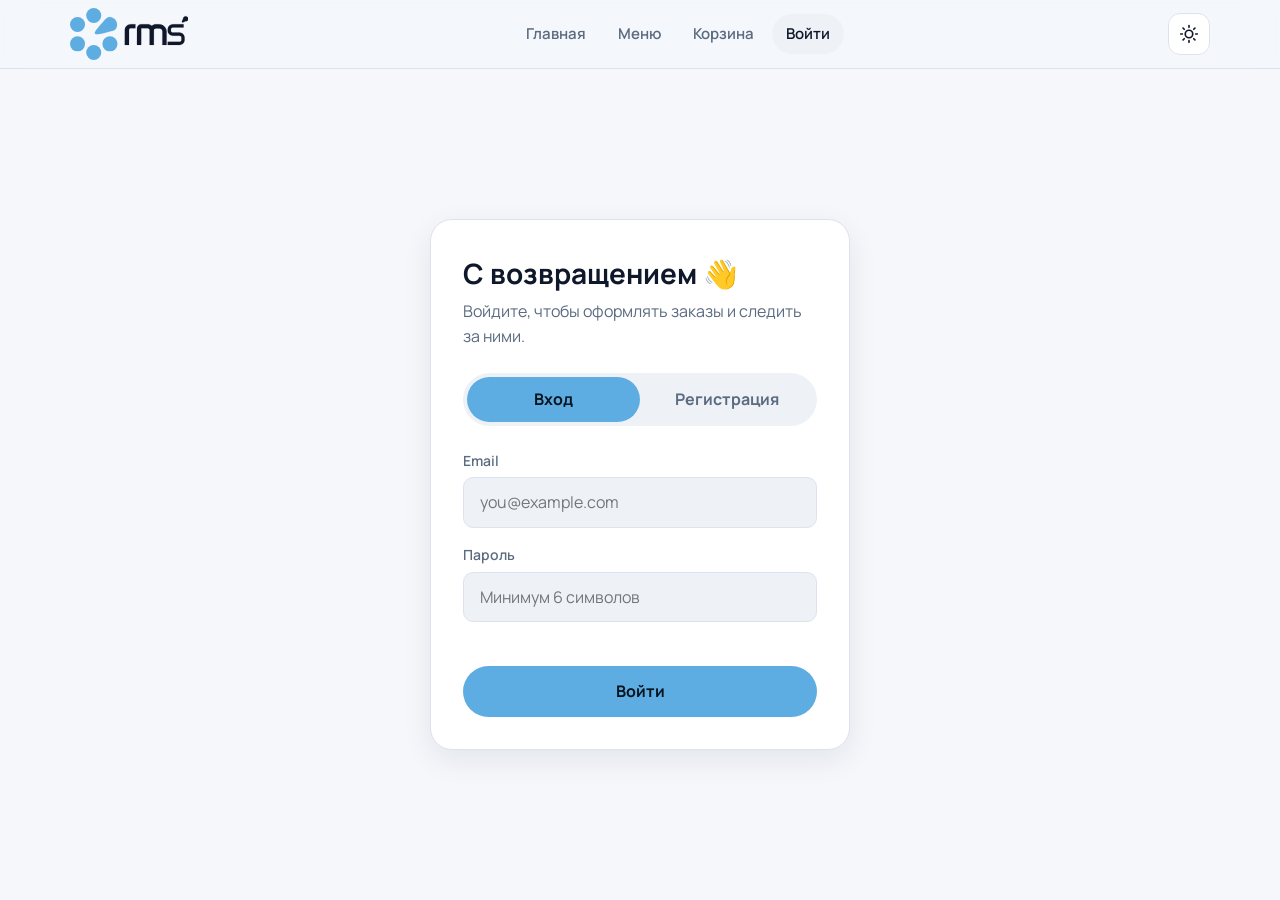
==== frontend/admin.html @ 0b046362 "Make Gin mode configurable via .env and add space after logo icon GIN_MODE from .env is now applied " ====
<!DOCTYPE html>
<html lang="ru">
<head>
  <meta charset="UTF-8">
  <meta name="viewport" content="width=device-width, initial-scale=1.0">
  <title>Панель управления — RMS</title>
  <link rel="icon" href="img/favicon.svg" type="image/svg+xml">
  <link rel="preconnect" href="https://fonts.googleapis.com">
  <link href="https://fonts.googleapis.com/css2?family=Manrope:wght@400;600;700;800&display=swap" rel="stylesheet">
  <script>try{var t=localStorage.getItem("rm_theme");if(t==="light"||t==="dark")document.documentElement.dataset.theme=t}catch(e){}</script>
  <link rel="stylesheet" href="css/style.css?v=20260923-logo7">
</head>
<body>
  <header id="site-header"></header>

  <main class="container">
    <div class="admin-layout" id="admin">
      <nav class="admin-side" id="admin-nav"></nav>
      <section class="admin-main" id="section"></section>
    </div>
  </main>

  <footer id="site-footer"></footer>

  <script src="js/app.js?v=20260923-logo7"></script>
  <script src="js/charts.js?v=20260923-logo7"></script>
  <script src="js/admin.js?v=20260923-logo7"></script>
</body>
</html>
---- frontend/css/style.css ----
/* =========================================================
   Restaurant Management — общий стиль
   Тёмная тема + голубые акценты (цвет логотипа)
   ========================================================= */

:root {
  /* Палитра под логотип RMS: холодный тёмный фон + голубой акцент */
  --bg: #0b0f14;
  --bg-rgb: 11, 15, 20;
  --surface: #121821;
  --surface-2: #19212c;
  --surface-3: #232d3a;
  --border: #26303d;
  --text: #f1f5f9;
  --muted: #94a3b8;

  --accent: #5dade2;          /* цвет значка из логотипа */
  --accent-rgb: 93, 173, 226; /* тот же цвет для rgba() */
  --accent-hover: #7cc0ec;
  --accent-deep: #2f7fc1;     /* второй цвет для градиентов */
  --accent-soft: rgba(var(--accent-rgb), 0.12);
  --on-accent: #06141f;       /* текст на акцентном фоне */
  --accent-text: #5dade2;     /* акцент, когда он — цвет текста */
  --plate-hi: #223042;
  --plate-lo: #0f151d;
  --plate-inset: rgba(0, 0, 0, 0.6);
  --code-bg: rgba(0, 0, 0, 0.3);
  --glow: rgba(93, 173, 226, 0.18);
  color-scheme: dark;

  /* Графики: тот же голубой, но темнее — проходит проверку контраста на тёмном фоне */
  --chart-1: #3f95d2;
  --chart-grid: #1f2833;
  --chart-axis: #34404f;

  --danger: #f05252;
  --success: #34d399;
  --warning: #fbbf24;
  --info: #a78bfa;

  --radius: 16px;
  --radius-sm: 10px;
  --shadow: 0 10px 30px rgba(0, 0, 0, 0.4);
  --container: 1180px;
  --ease: cubic-bezier(0.2, 0.7, 0.2, 1);
}

/* Светлая тема: включается переключателем (data-theme="light")
   или по настройке системы, если пользователь ничего не выбирал. */
:root[data-theme="light"] {
  color-scheme: light;
  --bg: #f5f7fb;
  --bg-rgb: 245, 247, 251;
  --surface: #ffffff;
  --surface-2: #eef2f7;
  --surface-3: #e2e8f0;
  --border: #dde3ec;
  --text: #0f172a;
  --muted: #5b6b80;
  --accent-text: #1f6fae;     /* тёмнее: голубой #5dade2 на белом нечитаем как текст */
  --accent-soft: rgba(var(--accent-rgb), 0.16);
  --danger: #dc2626;
  --success: #047857;
  --warning: #b45309;
  --info: #7c3aed;
  --shadow: 0 10px 30px rgba(15, 23, 42, 0.08);
  --chart-grid: #e6ebf2;
  --chart-axis: #cbd5e1;
  --plate-hi: #ffffff;
  --plate-lo: #dfe8f3;
  --plate-inset: rgba(15, 23, 42, 0.06);
  --code-bg: rgba(15, 23, 42, 0.06);
  --glow: rgba(47, 134, 199, 0.14);
}
@media (prefers-color-scheme: light) {
  :root:not([data-theme="dark"]) {
  color-scheme: light;
  --bg: #f5f7fb;
  --bg-rgb: 245, 247, 251;
  --surface: #ffffff;
  --surface-2: #eef2f7;
  --surface-3: #e2e8f0;
  --border: #dde3ec;
  --text: #0f172a;
  --muted: #5b6b80;
  --accent-text: #1f6fae;     /* тёмнее: голубой #5dade2 на белом нечитаем как текст */
  --accent-soft: rgba(var(--accent-rgb), 0.16);
  --danger: #dc2626;
  --success: #047857;
  --warning: #b45309;
  --info: #7c3aed;
  --shadow: 0 10px 30px rgba(15, 23, 42, 0.08);
  --chart-grid: #e6ebf2;
  --chart-axis: #cbd5e1;
  --plate-hi: #ffffff;
  --plate-lo: #dfe8f3;
  --plate-inset: rgba(15, 23, 42, 0.06);
  --code-bg: rgba(15, 23, 42, 0.06);
  --glow: rgba(47, 134, 199, 0.14);
  }
}


* { box-sizing: border-box; margin: 0; padding: 0; }

html { scroll-behavior: smooth; }

body {
  font-family: "Manrope", system-ui, -apple-system, "Segoe UI", sans-serif;
  background: var(--bg);
  color: var(--text);
  line-height: 1.55;
  min-height: 100vh;
  display: flex;
  flex-direction: column;
  -webkit-font-smoothing: antialiased;
}

main { flex: 1; }

a { color: inherit; text-decoration: none; }
img { max-width: 100%; display: block; }
button, input, select, textarea { font: inherit; color: inherit; }

.container {
  width: 100%;
  max-width: var(--container);
  margin: 0 auto;
  padding: 0 20px;
}

.muted { color: var(--muted); }
.accent { color: var(--accent-text); }
.hidden { display: none !important; }

/* ---------- Кнопки ---------- */

.btn {
  display: inline-flex;
  align-items: center;
  justify-content: center;
  gap: 8px;
  padding: 12px 22px;
  border-radius: 999px;
  border: 1px solid transparent;
  background: var(--accent);
  color: var(--on-accent);
  font-weight: 700;
  cursor: pointer;
  transition: background 0.2s, transform 0.15s var(--ease), box-shadow 0.2s;
  white-space: nowrap;
}
.btn:hover { background: var(--accent-hover); box-shadow: 0 6px 20px rgba(var(--accent-rgb), 0.3); }
.btn:active { transform: scale(0.97); }
.btn:disabled { opacity: 0.45; cursor: not-allowed; box-shadow: none; }

.btn-ghost {
  background: transparent;
  color: var(--text);
  border-color: var(--border);
}
.btn-ghost:hover { background: var(--surface-2); box-shadow: none; border-color: var(--surface-3); }

.btn-danger { background: transparent; color: var(--danger); border-color: rgba(240, 82, 82, 0.4); }
.btn-danger:hover { background: rgba(240, 82, 82, 0.12); box-shadow: none; }

.btn-sm { padding: 8px 14px; font-size: 14px; }
.btn-block { width: 100%; }

/* ---------- Шапка ---------- */

.site-header {
  position: sticky;
  top: 0;
  z-index: 50;
  background: rgba(var(--bg-rgb), 0.82);
  backdrop-filter: blur(14px);
  border-bottom: 1px solid var(--border);
}

.header-inner {
  display: flex;
  align-items: center;
  justify-content: space-between;
  height: 68px;
  gap: 16px;
}

.logo {
  display: inline-flex;
  align-items: center;
  color: var(--text);
  transition: opacity 0.2s;
}
.logo:hover { opacity: 0.85; }
.logo svg { height: 52px; width: auto; display: block; }
.logo-lg { margin-bottom: 12px; }
.logo-lg svg { height: 60px; }
.logo-icon { fill: var(--accent); stroke: var(--accent); stroke-width: 0; }
.logo-icon path { stroke-width: 2; }
/* Точки логотипа крутятся как индикатор загрузки: рывками по 60°,
   и капля «перескакивает» на место следующей точки. fill-box + center —
   вращение вокруг центра кольца, а не угла SVG. */
.logo-spin {
  transform-box: fill-box;
  transform-origin: center;
  animation: logo-spin 1.8s steps(6) infinite;
}
.logo:hover .logo-spin { animation-duration: 0.9s; }
@keyframes logo-spin { to { rotate: 360deg; } }

.nav { display: flex; align-items: center; gap: 4px; }

.nav a {
  padding: 8px 14px;
  border-radius: 999px;
  color: var(--muted);
  font-weight: 600;
  font-size: 15px;
  transition: color 0.2s, background 0.2s;
  position: relative;
}
.nav a:hover { color: var(--text); background: var(--surface-2); }
.nav a.active { color: var(--text); background: var(--surface-2); }

.cart-badge {
  display: inline-grid;
  place-items: center;
  min-width: 20px;
  height: 20px;
  padding: 0 6px;
  margin-left: 4px;
  border-radius: 999px;
  background: var(--accent);
  color: var(--on-accent);
  font-size: 12px;
  font-weight: 800;
}
.cart-badge.bump { animation: bump 0.4s var(--ease); }

.burger {
  display: none;
  width: 42px;
  height: 42px;
  border-radius: 12px;
  border: 1px solid var(--border);
  background: var(--surface);
  cursor: pointer;
  font-size: 20px;
}

/* ---------- Hero ---------- */

.hero {
  position: relative;
  overflow: hidden;
  padding: 90px 0 80px;
}
.hero::before {
  content: "";
  position: absolute;
  inset: -40% -10% auto auto;
  width: 700px;
  height: 700px;
  background: radial-gradient(circle, rgba(var(--accent-rgb), 0.2), transparent 65%);
  pointer-events: none;
}
.hero-inner {
  position: relative;
  display: grid;
  grid-template-columns: 1.1fr 0.9fr;
  gap: 40px;
  align-items: center;
}
.eyebrow {
  display: inline-flex;
  align-items: center;
  gap: 8px;
  padding: 6px 14px;
  border-radius: 999px;
  background: var(--accent-soft);
  color: var(--accent-text);
  font-weight: 700;
  font-size: 14px;
  margin-bottom: 20px;
}
.hero h1 {
  font-size: clamp(36px, 6vw, 64px);
  line-height: 1.05;
  letter-spacing: -0.03em;
  font-weight: 800;
  margin-bottom: 20px;
}
.hero p.lead {
  font-size: 18px;
  color: var(--muted);
  max-width: 520px;
  margin-bottom: 32px;
}
.hero-actions { display: flex; gap: 12px; flex-wrap: wrap; }

.hero-plate {
  position: relative;
  aspect-ratio: 1;
  max-width: 440px;
  margin-left: auto;
  border-radius: 50%;
  background: radial-gradient(circle at 35% 30%, var(--plate-hi), var(--plate-lo) 70%);
  border: 1px solid var(--border);
  display: grid;
  place-items: center;
  font-size: clamp(120px, 18vw, 200px);
  box-shadow: var(--shadow), inset 0 0 60px var(--plate-inset);
  animation: float 6s ease-in-out infinite;
}
.hero-plate .orbit {
  position: absolute;
  font-size: 44px;
  width: 76px;
  height: 76px;
  display: grid;
  place-items: center;
  border-radius: 50%;
  background: var(--surface-2);
  border: 1px solid var(--border);
  box-shadow: var(--shadow);
}
.hero-plate .o1 { top: 4%; left: 2%; }
.hero-plate .o2 { bottom: 8%; left: -4%; }
.hero-plate .o3 { top: 14%; right: -4%; }

.hero-stats { display: flex; gap: 32px; margin-top: 40px; flex-wrap: wrap; }
.hero-stats strong { display: block; font-size: 26px; font-weight: 800; }
.hero-stats span { color: var(--muted); font-size: 14px; }

/* ---------- Секции ---------- */

.section { padding: 60px 0; }
.section-head {
  display: flex;
  align-items: end;
  justify-content: space-between;
  gap: 16px;
  margin-bottom: 28px;
  flex-wrap: wrap;
}
.section-head h2 { font-size: clamp(26px, 3.5vw, 36px); letter-spacing: -0.02em; font-weight: 800; }
.section-head p { color: var(--muted); }

.page-title { padding: 48px 0 8px; }
.page-title h1 { font-size: clamp(30px, 4.5vw, 44px); letter-spacing: -0.02em; font-weight: 800; }
.page-title p { color: var(--muted); margin-top: 6px; }

/* ---------- Категории ---------- */

.category-grid {
  display: grid;
  grid-template-columns: repeat(auto-fill, minmax(170px, 1fr));
  gap: 16px;
}
.category-tile {
  padding: 24px 20px;
  border-radius: var(--radius);
  background: var(--surface);
  border: 1px solid var(--border);
  display: flex;
  flex-direction: column;
  gap: 12px;
  transition: transform 0.25s var(--ease), border-color 0.25s, background 0.25s;
}
.category-tile:hover { transform: translateY(-4px); border-color: var(--accent); background: var(--surface-2); }
.category-tile .emoji { font-size: 40px; }
.category-tile strong { font-size: 17px; }
.category-tile span { color: var(--muted); font-size: 14px; }

.chips { display: flex; gap: 8px; flex-wrap: wrap; }
.chip {
  padding: 9px 18px;
  border-radius: 999px;
  border: 1px solid var(--border);
  background: var(--surface);
  color: var(--muted);
  font-weight: 600;
  cursor: pointer;
  transition: all 0.2s;
}
.chip:hover { color: var(--text); border-color: var(--surface-3); }
.chip.active { background: var(--accent); border-color: var(--accent); color: var(--on-accent); }

/* ---------- Карточки блюд ---------- */

.dish-grid {
  display: grid;
  grid-template-columns: repeat(auto-fill, minmax(250px, 1fr));
  gap: 20px;
}

.dish-card {
  display: flex;
  flex-direction: column;
  border-radius: var(--radius);
  background: var(--surface);
  border: 1px solid var(--border);
  overflow: hidden;
  transition: transform 0.25s var(--ease), box-shadow 0.25s, border-color 0.25s;
  animation: rise 0.5s var(--ease) both;
}
.dish-card:hover {
  transform: translateY(-6px);
  box-shadow: var(--shadow);
  border-color: var(--surface-3);
}

.dish-media {
  position: relative;
  aspect-ratio: 4 / 3;
  display: grid;
  place-items: center;
  font-size: 84px;
  background:
    radial-gradient(circle at 50% 60%, rgba(var(--accent-rgb), 0.16), transparent 60%),
    var(--surface-2);
  overflow: hidden;
}
.dish-media .emoji { transition: transform 0.4s var(--ease); }
.dish-card:hover .dish-media .emoji { transform: scale(1.12) rotate(-6deg); }
.dish-media img { width: 100%; height: 100%; object-fit: cover; }

.tag {
  position: absolute;
  top: 12px;
  left: 12px;
  padding: 4px 10px;
  border-radius: 999px;
  font-size: 12px;
  font-weight: 700;
  background: rgba(var(--bg-rgb), 0.8);
  border: 1px solid var(--border);
}
.tag.off { color: var(--danger); }

.dish-body {
  padding: 18px 18px 20px;
  display: flex;
  flex-direction: column;
  gap: 8px;
  flex: 1;
}
.dish-body .cat { font-size: 13px; color: var(--accent-text); font-weight: 700; }
.dish-body h3 { font-size: 18px; font-weight: 700; }
.dish-body h3 a:hover { color: var(--accent-text); }
.dish-body p {
  color: var(--muted);
  font-size: 14px;
  display: -webkit-box;
  -webkit-line-clamp: 2;
  -webkit-box-orient: vertical;
  overflow: hidden;
}
.dish-foot {
  display: flex;
  align-items: center;
  justify-content: space-between;
  margin-top: auto;
  padding-top: 10px;
  gap: 10px;
}
.price { font-size: 20px; font-weight: 800; }

/* ---------- Меню ---------- */

.toolbar {
  display: flex;
  gap: 16px;
  align-items: center;
  justify-content: space-between;
  flex-wrap: wrap;
  margin: 24px 0 28px;
}
.search {
  position: relative;
  flex: 0 1 300px;
}
.search input { padding-left: 40px; }
.search::before {
  content: "🔍";
  position: absolute;
  left: 14px;
  top: 50%;
  transform: translateY(-50%);
  font-size: 14px;
  opacity: 0.6;
}

/* ---------- Формы ---------- */

.field { display: flex; flex-direction: column; gap: 6px; margin-bottom: 16px; }
.field label { font-size: 14px; font-weight: 600; color: var(--muted); }

.input {
  width: 100%;
  padding: 12px 16px;
  border-radius: var(--radius-sm);
  border: 1px solid var(--border);
  background: var(--surface-2);
  outline: none;
  transition: border-color 0.2s, box-shadow 0.2s;
}
.input:focus { border-color: var(--accent); box-shadow: 0 0 0 3px var(--accent-soft); }

.form-error {
  color: var(--danger);
  font-size: 14px;
  min-height: 20px;
  margin-bottom: 8px;
}

/* ---------- Авторизация ---------- */

.auth-wrap {
  display: grid;
  place-items: center;
  padding: 60px 20px;
}
.auth-card {
  width: 100%;
  max-width: 420px;
  padding: 32px;
  border-radius: 22px;
  background: var(--surface);
  border: 1px solid var(--border);
  box-shadow: var(--shadow);
  animation: rise 0.5s var(--ease) both;
}
.auth-card h1 { font-size: 28px; margin-bottom: 4px; }
.auth-card > p { color: var(--muted); margin-bottom: 24px; }

.tabs {
  display: grid;
  grid-template-columns: 1fr 1fr;
  padding: 4px;
  border-radius: 999px;
  background: var(--surface-2);
  margin-bottom: 24px;
}
.tabs button {
  padding: 10px;
  border: 0;
  border-radius: 999px;
  background: transparent;
  color: var(--muted);
  font-weight: 700;
  cursor: pointer;
  transition: all 0.2s;
}
.tabs button.active { background: var(--accent); color: var(--on-accent); }

/* ---------- Страница блюда ---------- */

.dish-page {
  display: grid;
  grid-template-columns: 1fr 1fr;
  gap: 48px;
  padding: 40px 0 60px;
  align-items: center;
}
.dish-page .dish-media {
  border-radius: 28px;
  font-size: clamp(120px, 20vw, 220px);
  aspect-ratio: 1;
  border: 1px solid var(--border);
}
.dish-info .cat { color: var(--accent-text); font-weight: 700; margin-bottom: 8px; }
.dish-info h1 { font-size: clamp(32px, 5vw, 52px); letter-spacing: -0.02em; line-height: 1.1; margin-bottom: 16px; }
.dish-info .desc { color: var(--muted); font-size: 17px; margin-bottom: 28px; }
.dish-info .price { font-size: 34px; display: block; margin-bottom: 24px; }
.buy-row { display: flex; gap: 14px; align-items: center; flex-wrap: wrap; }
.back-link { display: inline-block; margin-top: 28px; color: var(--muted); }
.back-link:hover { color: var(--accent-text); }

.qty {
  display: inline-flex;
  align-items: center;
  border: 1px solid var(--border);
  border-radius: 999px;
  background: var(--surface-2);
}
.qty button {
  width: 38px;
  height: 38px;
  border: 0;
  background: transparent;
  cursor: pointer;
  font-size: 18px;
  font-weight: 700;
  border-radius: 50%;
  transition: background 0.2s, color 0.2s;
}
.qty button:hover { background: var(--surface-3); color: var(--accent-text); }
.qty span { min-width: 30px; text-align: center; font-weight: 700; }

/* ---------- Корзина ---------- */

.cart-layout {
  display: grid;
  grid-template-columns: 1fr 340px;
  gap: 28px;
  align-items: start;
  padding: 24px 0 60px;
}
.cart-list { display: flex; flex-direction: column; gap: 12px; }
.cart-row {
  display: grid;
  grid-template-columns: 64px 1fr auto auto auto;
  align-items: center;
  gap: 18px;
  padding: 14px 18px;
  border-radius: var(--radius);
  background: var(--surface);
  border: 1px solid var(--border);
  animation: rise 0.35s var(--ease) both;
}
.cart-row .thumb {
  width: 64px;
  height: 64px;
  border-radius: 14px;
  background: var(--surface-2);
  display: grid;
  place-items: center;
  font-size: 34px;
}
.cart-row .name { font-weight: 700; }
.cart-row .unit { color: var(--muted); font-size: 14px; }
.cart-row .sum { font-weight: 800; min-width: 90px; text-align: right; }
.icon-btn {
  width: 36px;
  height: 36px;
  border-radius: 50%;
  border: 1px solid var(--border);
  background: transparent;
  cursor: pointer;
  color: var(--muted);
  transition: all 0.2s;
}
.icon-btn:hover { color: var(--danger); border-color: var(--danger); }

.summary {
  position: sticky;
  top: 90px;
  padding: 24px;
  border-radius: var(--radius);
  background: var(--surface);
  border: 1px solid var(--border);
}
.summary h3 { margin-bottom: 16px; }
.summary-line { display: flex; justify-content: space-between; color: var(--muted); margin-bottom: 10px; }
.summary-total {
  display: flex;
  justify-content: space-between;
  font-size: 22px;
  font-weight: 800;
  border-top: 1px solid var(--border);
  padding-top: 16px;
  margin: 16px 0 20px;
}

/* ---------- Пустые состояния / заметки ---------- */

.empty {
  text-align: center;
  padding: 60px 20px;
  border-radius: var(--radius);
  border: 1px dashed var(--border);
  color: var(--muted);
}
.empty .big { font-size: 56px; margin-bottom: 12px; }
.empty h3 { color: var(--text); margin-bottom: 6px; }
.empty .btn { margin-top: 20px; }

.note {
  display: flex;
  gap: 12px;
  align-items: flex-start;
  padding: 14px 18px;
  border-radius: var(--radius-sm);
  background: var(--accent-soft);
  border: 1px solid rgba(var(--accent-rgb), 0.3);
  color: var(--text);
  font-size: 14px;
  margin-bottom: 24px;
}
.note code {
  background: var(--code-bg);
  padding: 1px 6px;
  border-radius: 6px;
  font-size: 13px;
}

/* ---------- Профиль / заказы ---------- */

.profile-head {
  display: flex;
  align-items: center;
  gap: 20px;
  padding: 28px;
  border-radius: var(--radius);
  background: var(--surface);
  border: 1px solid var(--border);
  margin: 24px 0 32px;
  flex-wrap: wrap;
}
.avatar {
  width: 72px;
  height: 72px;
  border-radius: 50%;
  display: grid;
  place-items: center;
  font-size: 28px;
  font-weight: 800;
  background: linear-gradient(135deg, var(--accent), var(--accent-deep));
  color: var(--on-accent);
}
.profile-head .who { flex: 1; min-width: 180px; }
.profile-head h2 { font-size: 24px; }

.role-badge {
  display: inline-block;
  padding: 3px 10px;
  border-radius: 999px;
  font-size: 12px;
  font-weight: 700;
  text-transform: uppercase;
  letter-spacing: 0.04em;
  background: var(--surface-3);
  color: var(--muted);
  margin-top: 6px;
}
.role-badge.admin { background: var(--accent-soft); color: var(--accent-text); }

.order-card {
  padding: 20px 22px;
  border-radius: var(--radius);
  background: var(--surface);
  border: 1px solid var(--border);
  margin-bottom: 14px;
}
.order-top { display: flex; justify-content: space-between; gap: 12px; flex-wrap: wrap; margin-bottom: 10px; }
.order-top strong { font-size: 18px; }
.order-items { color: var(--muted); font-size: 14px; margin-bottom: 16px; }

.status {
  display: inline-flex;
  align-items: center;
  gap: 6px;
  padding: 4px 12px;
  border-radius: 999px;
  font-size: 13px;
  font-weight: 700;
  background: var(--surface-3);
}
.status::before { content: ""; width: 7px; height: 7px; border-radius: 50%; background: currentColor; }
.status.pending { color: var(--warning); }
.status.confirmed { color: var(--info); }
.status.preparing { color: var(--accent-text); }
.status.ready { color: var(--success); }
.status.completed { color: var(--muted); }
.status.cancelled { color: var(--danger); }

.timeline { display: flex; gap: 6px; }
.timeline div {
  flex: 1;
  height: 6px;
  border-radius: 999px;
  background: var(--surface-3);
}
.timeline div.done { background: var(--accent); }
.timeline-labels {
  display: flex;
  justify-content: space-between;
  font-size: 12px;
  color: var(--muted);
  margin-top: 6px;
}

/* ---------- Админка ---------- */

.admin-layout {
  display: grid;
  grid-template-columns: 230px 1fr;
  gap: 28px;
  padding: 32px 0 60px;
  align-items: start;
}
.admin-side {
  position: sticky;
  top: 90px;
  padding: 12px;
  border-radius: var(--radius);
  background: var(--surface);
  border: 1px solid var(--border);
}
.admin-side .side-title {
  font-size: 12px;
  font-weight: 800;
  letter-spacing: 0.08em;
  color: var(--muted);
  padding: 8px 12px 12px;
}
.admin-side a {
  display: flex;
  align-items: center;
  gap: 10px;
  padding: 10px 12px;
  border-radius: 10px;
  color: var(--muted);
  font-weight: 600;
  transition: all 0.2s;
}
.admin-side a:hover { background: var(--surface-2); color: var(--text); }
.admin-side a.active { background: var(--accent-soft); color: var(--accent-text); }

/* min-width: 0 — иначе широкая таблица растягивает колонку grid шире экрана */
.admin-main { min-width: 0; }
.admin-main h2 { font-size: 26px; margin-bottom: 20px; }

.stats {
  display: grid;
  grid-template-columns: repeat(auto-fit, minmax(190px, 1fr));
  gap: 16px;
  margin-bottom: 28px;
}
.stat {
  padding: 20px;
  border-radius: var(--radius);
  background: var(--surface);
  border: 1px solid var(--border);
}
.stat span { color: var(--muted); font-size: 14px; }
.stat strong { display: block; font-size: clamp(22px, 2.4vw, 30px); font-weight: 800; margin-top: 4px; white-space: nowrap; }
.stat small { color: var(--muted); font-size: 12px; }

.panel {
  padding: 22px;
  border-radius: var(--radius);
  background: var(--surface);
  border: 1px solid var(--border);
  margin-bottom: 20px;
}
.panel h3 { margin-bottom: 14px; }

.inline-form { display: flex; gap: 10px; flex-wrap: wrap; }
.inline-form .input { flex: 1; min-width: 200px; }

.table-wrap { overflow-x: auto; }
table { width: 100%; border-collapse: collapse; }
th, td { padding: 12px 14px; text-align: left; border-bottom: 1px solid var(--border); }
th { font-size: 13px; color: var(--muted); font-weight: 700; text-transform: uppercase; letter-spacing: 0.04em; }
tr:last-child td { border-bottom: 0; }
td .input { padding: 8px 12px; }
td.actions { display: flex; gap: 8px; justify-content: flex-end; }

.flow {
  display: flex;
  align-items: center;
  gap: 8px;
  flex-wrap: wrap;
}
.flow .status { font-size: 14px; padding: 8px 14px; }
.flow .arrow { color: var(--muted); }

/* ---------- Аналитика и графики ---------- */

.filters { display: flex; gap: 8px; align-items: center; flex-wrap: wrap; margin-bottom: 20px; }
.filters .label { color: var(--muted); font-size: 14px; margin-right: 4px; }

.chart { position: relative; width: 100%; }
.chart svg { display: block; max-width: 100%; height: auto; overflow: visible; }
.chart .grid { stroke: var(--chart-grid); stroke-width: 1; }
.chart .axis { stroke: var(--chart-axis); stroke-width: 1; }
.chart .tick { fill: var(--muted); font-size: 11px; font-variant-numeric: tabular-nums; }
.chart .axis-title { fill: var(--muted); font-size: 12px; }
.chart .direct-label { fill: var(--text); font-size: 12px; font-weight: 700; }
.chart .bar { fill: var(--chart-1); transition: opacity 0.15s; }
.chart .bar.active { fill: var(--accent-hover); }
.chart .hit { fill: transparent; cursor: crosshair; outline: none; }
.chart .cell { outline: none; transition: stroke 0.15s; }
.chart .cell.active, .chart .cell:focus { stroke: var(--text); stroke-width: 1.5; }
.chart .threshold { stroke: var(--chart-axis); stroke-width: 1; }
.chart .quadrant-label { fill: var(--muted); font-size: 12px; font-weight: 700; }
.chart .dot { cursor: pointer; outline: none; }
.chart .dot .hit { fill: transparent; }
.chart .dot-mark { fill: var(--chart-1); stroke: var(--surface); stroke-width: 2; transition: r 0.15s; }
.chart .dot.active .dot-mark, .chart .dot:focus .dot-mark { r: 7; fill: var(--accent-hover); }
.chart .dot-label { fill: var(--text); font-size: 11.5px; pointer-events: none; }

.chart .fc-actual { fill: none; stroke: var(--chart-1); stroke-width: 2; stroke-linejoin: round; stroke-linecap: round; }
.chart .fc-line { fill: none; stroke: var(--chart-1); stroke-width: 2; stroke-dasharray: 5 4; stroke-linejoin: round; stroke-linecap: round; }
.chart .fc-band { fill: var(--chart-1); opacity: 0.12; }
.chart .crosshair { stroke: var(--muted); stroke-width: 1; }

.chart-legend { display: flex; gap: 18px; flex-wrap: wrap; margin-top: 10px; font-size: 13px; color: var(--muted); }
.chart-legend > span { display: inline-flex; align-items: center; gap: 8px; }
.chart-legend i { display: inline-block; width: 18px; height: 0; border-top: 2px solid var(--chart-1); }
.chart-legend i.key-forecast { border-top-style: dashed; }
.chart-legend i.key-band { height: 10px; border: 0; border-radius: 3px; background: var(--chart-1); opacity: 0.25; }

.chart-tip {
  position: absolute;
  z-index: 5;
  pointer-events: none;
  min-width: 140px;
  padding: 10px 12px;
  border-radius: 10px;
  background: var(--surface-3);
  border: 1px solid var(--border);
  box-shadow: var(--shadow);
  font-size: 13px;
}
.chart-tip-title { color: var(--muted); margin-bottom: 4px; }
.chart-tip-row { display: flex; gap: 8px; align-items: baseline; }
.chart-tip-row strong { font-size: 15px; }
.chart-tip-row span { color: var(--muted); }

.heat-legend { display: flex; align-items: center; gap: 10px; margin-top: 10px; font-size: 12px; color: var(--muted); }
.heat-legend-bar { width: 160px; height: 8px; border-radius: 999px; }

.stat .delta { display: inline-flex; align-items: center; gap: 4px; font-size: 13px; font-weight: 700; margin-top: 6px; }
.stat .delta.up { color: var(--success); }
.stat .delta.down { color: var(--danger); }
.stat .delta.flat { color: var(--muted); }

.grid-2 { display: grid; grid-template-columns: repeat(auto-fit, minmax(min(100%, 420px), 1fr)); gap: 20px; }
.grid-2 > * { min-width: 0; }

.recs { display: flex; flex-direction: column; gap: 10px; }
.rec {
  display: grid;
  grid-template-columns: 40px 1fr;
  gap: 14px;
  padding: 14px 16px;
  border-radius: var(--radius-sm);
  background: var(--surface-2);
  border: 1px solid var(--border);
  animation: rise 0.4s var(--ease) both;
}
.rec .rec-icon {
  width: 40px;
  height: 40px;
  border-radius: 12px;
  display: grid;
  place-items: center;
  font-size: 20px;
  background: var(--accent-soft);
}
.rec h4 { font-size: 15px; margin-bottom: 2px; }
.rec p { color: var(--muted); font-size: 14px; }
.rec .rec-type { font-size: 11px; font-weight: 800; letter-spacing: 0.06em; text-transform: uppercase; color: var(--accent-text); }

.class-badge {
  display: inline-flex;
  gap: 6px;
  align-items: center;
  padding: 3px 10px;
  border-radius: 999px;
  background: var(--surface-3);
  font-size: 13px;
  font-weight: 700;
  white-space: nowrap;
}
.advice { color: var(--muted); font-size: 13px; min-width: 260px; max-width: 420px; }

.meter { position: relative; height: 6px; border-radius: 999px; background: var(--surface-3); min-width: 80px; }
.meter > div { position: absolute; inset: 0 auto 0 0; border-radius: 999px; background: var(--chart-1); }

.num { text-align: right; font-variant-numeric: tabular-nums; white-space: nowrap; }

/* ---------- Очередь заказов для персонала ---------- */

.board { display: grid; grid-template-columns: repeat(auto-fill, minmax(260px, 1fr)); gap: 14px; }
.ticket {
  padding: 16px;
  border-radius: var(--radius);
  background: var(--surface);
  border: 1px solid var(--border);
  display: flex;
  flex-direction: column;
  gap: 10px;
  animation: rise 0.3s var(--ease) both;
}
.ticket-head { display: flex; justify-content: space-between; align-items: center; gap: 8px; }
.ticket-head strong { font-size: 18px; }
.ticket ul { list-style: none; font-size: 14px; }
.ticket li { display: flex; justify-content: space-between; padding: 3px 0; border-bottom: 1px dashed var(--border); }
.ticket li:last-child { border-bottom: 0; }
.ticket .meta { color: var(--muted); font-size: 13px; display: flex; justify-content: space-between; }
.ticket .actions { display: flex; gap: 8px; flex-wrap: wrap; }

/* ---------- Склад ---------- */

.stock-badge { display: inline-flex; align-items: center; gap: 6px; font-size: 13px; font-weight: 700; white-space: nowrap; }
.stock-badge.critical { color: var(--danger); }
.stock-badge.low { color: var(--warning); }
.stock-badge.ok { color: var(--success); }
.stock-badge.unused { color: var(--muted); }
.stock-input { width: 110px; padding: 6px 10px; text-align: right; }
.warn { color: var(--warning); font-size: 12px; }
.lp-formula {
  font-family: ui-monospace, "SF Mono", Menlo, monospace;
  font-size: 13px;
  line-height: 1.8;
  padding: 14px 16px;
  border-radius: var(--radius-sm);
  background: var(--surface-2);
  border: 1px solid var(--border);
  overflow-x: auto;
  white-space: pre;
}

/* ---------- ИИ-ассистент ---------- */

.chat {
  display: flex;
  flex-direction: column;
  height: min(70vh, 720px);
  border-radius: var(--radius);
  background: var(--surface);
  border: 1px solid var(--border);
  overflow: hidden;
}
.chat-log { flex: 1; overflow-y: auto; padding: 20px; display: flex; flex-direction: column; gap: 14px; }
.msg { max-width: 82%; padding: 12px 16px; border-radius: 16px; line-height: 1.6; animation: rise 0.25s var(--ease) both; }
.msg.user { align-self: flex-end; background: var(--accent); color: var(--on-accent); border-bottom-right-radius: 4px; white-space: pre-wrap; }
.msg.bot { align-self: flex-start; background: var(--surface-2); border: 1px solid var(--border); border-bottom-left-radius: 4px; }
.msg.bot p { margin: 0 0 8px; }
.msg.bot p:last-child, .msg.bot ul:last-child { margin-bottom: 0; }
.msg.bot ul { margin: 0 0 8px 18px; }
.msg.bot li { margin: 2px 0; }
.msg.error { border-color: rgba(240, 82, 82, 0.4); color: var(--danger); }
.msg-sources { display: flex; flex-wrap: wrap; gap: 6px; margin-top: 10px; padding-top: 10px; border-top: 1px solid var(--border); font-size: 12px; color: var(--muted); }
.msg-sources span { padding: 2px 8px; border-radius: 999px; background: var(--surface-3); }
.typing { display: inline-flex; gap: 4px; align-items: center; }
.typing i { width: 7px; height: 7px; border-radius: 50%; background: var(--muted); animation: blink 1.2s infinite; }
.typing i:nth-child(2) { animation-delay: 0.2s; }
.typing i:nth-child(3) { animation-delay: 0.4s; }
@keyframes blink { 0%, 80%, 100% { opacity: 0.25; } 40% { opacity: 1; } }
.chat-empty { margin: auto; text-align: center; max-width: 520px; color: var(--muted); }
.chat-empty .big { font-size: 44px; margin-bottom: 8px; }
.chat-empty h3 { color: var(--text); margin-bottom: 6px; }
.suggestions { display: flex; flex-wrap: wrap; gap: 8px; justify-content: center; margin-top: 18px; }
.suggestions .chip { font-size: 14px; text-align: left; }
.chat-form { display: flex; gap: 10px; padding: 14px; border-top: 1px solid var(--border); background: var(--surface); }
.chat-form textarea { flex: 1; resize: none; min-height: 46px; max-height: 160px; }

/* ---------- Telegram в личном кабинете ---------- */

.tg-card {
  display: flex;
  align-items: center;
  gap: 16px;
  padding: 18px 22px;
  margin: -12px 0 32px;
  border-radius: var(--radius);
  background: linear-gradient(135deg, rgba(var(--accent-rgb), 0.12), transparent 60%), var(--surface);
  border: 1px solid var(--border);
  flex-wrap: wrap;
}
.tg-card.linked { background: var(--surface); }
.tg-icon {
  width: 46px;
  height: 46px;
  border-radius: 14px;
  display: grid;
  place-items: center;
  font-size: 22px;
  background: var(--accent-soft);
  flex-shrink: 0;
}
.tg-text { flex: 1; min-width: 200px; display: flex; flex-direction: column; gap: 2px; }
.tg-text span { color: var(--muted); font-size: 14px; }

/* ---------- Техкарты ---------- */

.recipe-badge { font-size: 13px; font-weight: 700; white-space: nowrap; }
.recipe-badge.ok { color: var(--success); }
.recipe-badge.missing { color: var(--warning); }
a.recipe-badge:hover { text-decoration: underline; }
.recipe-editor { border-color: rgba(var(--accent-rgb), 0.5); box-shadow: 0 0 0 3px var(--accent-soft); }
.recipe-editor select.input { min-width: 240px; }
.recipe-summary {
  display: grid;
  grid-template-columns: repeat(auto-fit, minmax(170px, 1fr));
  gap: 12px;
  padding: 14px 16px;
  border-radius: var(--radius-sm);
  background: var(--surface-2);
}
.recipe-summary > div { display: flex; flex-direction: column; gap: 2px; }
.recipe-summary span { font-size: 13px; }
.recipe-summary strong { font-size: 20px; }

/* ---------- Ссылки на Telegram-бота ---------- */

.tg-link { color: var(--accent-text); font-weight: 700; }
.tg-link:hover { text-decoration: underline; }

.tg-promo {
  display: flex;
  align-items: center;
  gap: 24px;
  padding: 28px 32px;
  border-radius: 22px;
  border: 1px solid rgba(var(--accent-rgb), 0.35);
  background:
    radial-gradient(circle at 12% 50%, rgba(var(--accent-rgb), 0.22), transparent 55%),
    var(--surface);
  flex-wrap: wrap;
}
.tg-promo-icon {
  width: 64px;
  height: 64px;
  border-radius: 18px;
  display: grid;
  place-items: center;
  font-size: 30px;
  background: var(--accent-soft);
  flex-shrink: 0;
  animation: float 5s ease-in-out infinite;
}
.tg-promo-text { flex: 1; min-width: 240px; }
.tg-promo-text h2 { font-size: clamp(22px, 3vw, 28px); letter-spacing: -0.02em; margin-bottom: 6px; }
.tg-promo-text p { color: var(--muted); }
.tg-promo-actions { display: flex; gap: 10px; flex-wrap: wrap; }

/* ---------- Форма блюда ---------- */

.form-grid { display: grid; grid-template-columns: 1fr 1fr; gap: 0 16px; }
.form-grid .full { grid-column: 1 / -1; }
.checkbox { display: flex; align-items: center; gap: 10px; font-weight: 600; cursor: pointer; }
.checkbox input { width: 18px; height: 18px; accent-color: var(--accent); }
select.input { appearance: none; cursor: pointer; }
textarea.input { resize: vertical; min-height: 70px; }

.switch {
  position: relative;
  width: 40px;
  height: 22px;
  border-radius: 999px;
  border: 0;
  background: var(--surface-3);
  cursor: pointer;
  transition: background 0.2s;
}
.switch::after {
  content: "";
  position: absolute;
  top: 3px;
  left: 3px;
  width: 16px;
  height: 16px;
  border-radius: 50%;
  background: var(--muted);
  transition: transform 0.2s var(--ease), background 0.2s;
}
.switch.on { background: var(--accent-soft); }
.switch.on::after { transform: translateX(18px); background: var(--accent); }

/* ---------- Преимущества / футер ---------- */

.features {
  display: grid;
  grid-template-columns: repeat(auto-fit, minmax(240px, 1fr));
  gap: 20px;
}
.feature {
  padding: 26px;
  border-radius: var(--radius);
  background: var(--surface);
  border: 1px solid var(--border);
}
.feature .icon {
  width: 52px;
  height: 52px;
  border-radius: 14px;
  display: grid;
  place-items: center;
  font-size: 26px;
  background: var(--accent-soft);
  margin-bottom: 16px;
}
.feature h3 { margin-bottom: 6px; }
.feature p { color: var(--muted); font-size: 15px; }

.site-footer {
  border-top: 1px solid var(--border);
  padding: 40px 0;
  margin-top: 40px;
  color: var(--muted);
  font-size: 14px;
}
.footer-inner {
  display: grid;
  grid-template-columns: 1.4fr 1fr 1fr;
  gap: 32px;
}
.footer-inner h4 { color: var(--text); margin-bottom: 10px; }
.footer-inner p { margin-bottom: 4px; }

/* ---------- Тосты ---------- */

.toasts {
  position: fixed;
  right: 20px;
  bottom: 20px;
  z-index: 100;
  display: flex;
  flex-direction: column;
  gap: 10px;
}
.toast {
  padding: 14px 18px;
  border-radius: 14px;
  background: var(--surface-2);
  border: 1px solid var(--border);
  border-left: 4px solid var(--accent);
  box-shadow: var(--shadow);
  max-width: 340px;
  font-size: 15px;
  animation: slide-in 0.35s var(--ease) both;
}
.toast.error { border-left-color: var(--danger); }
.toast.success { border-left-color: var(--success); }
.toast.out { animation: slide-out 0.3s var(--ease) forwards; }

/* ---------- Скелетон загрузки ---------- */

.skeleton {
  border-radius: var(--radius);
  background: linear-gradient(90deg, var(--surface) 25%, var(--surface-2) 50%, var(--surface) 75%);
  background-size: 200% 100%;
  animation: shimmer 1.2s infinite;
  height: 320px;
}

/* ---------- Переключатель темы ---------- */

.theme-toggle {
  position: relative;
  width: 42px;
  height: 42px;
  border-radius: 12px;
  border: 1px solid var(--border);
  background: var(--surface);
  color: var(--text);
  cursor: pointer;
  display: grid;
  place-items: center;
  overflow: hidden;
  transition: background 0.2s, border-color 0.2s, transform 0.15s var(--ease);
}
.theme-toggle:hover { background: var(--surface-2); }
.theme-toggle:active { transform: scale(0.94); }
.theme-toggle svg {
  position: absolute;
  width: 20px;
  height: 20px;
  transition: transform 0.5s var(--ease), opacity 0.3s;
}
/* В тёмной теме видна луна, в светлой — солнце; при смене они «перекатываются» */
.theme-toggle .sun { transform: translateY(28px) rotate(-90deg); opacity: 0; }
.theme-toggle .moon { transform: none; opacity: 1; }
:root[data-theme="light"] .theme-toggle .sun { transform: none; opacity: 1; }
:root[data-theme="light"] .theme-toggle .moon { transform: translateY(-28px) rotate(90deg); opacity: 0; }
@media (prefers-color-scheme: light) {
  :root:not([data-theme="dark"]) .theme-toggle .sun { transform: none; opacity: 1; }
  :root:not([data-theme="dark"]) .theme-toggle .moon { transform: translateY(-28px) rotate(90deg); opacity: 0; }
}
.header-actions { display: flex; align-items: center; gap: 8px; }

/* Смена темы: новая тема «раскрывается» кругом от кнопки (View Transitions API) */
::view-transition-old(root),
::view-transition-new(root) { animation: none; mix-blend-mode: normal; }
::view-transition-new(root) { animation: theme-reveal 0.6s var(--ease); }
@keyframes theme-reveal {
  from { clip-path: circle(0 at var(--vt-x, 100%) var(--vt-y, 0)); }
  to { clip-path: circle(var(--vt-r, 150vmax) at var(--vt-x, 100%) var(--vt-y, 0)); }
}
/* Запасной вариант для браузеров без View Transitions — плавная смена цветов */
.theme-fade, .theme-fade * { transition: background-color 0.35s, color 0.35s, border-color 0.35s, fill 0.35s !important; }

/* ---------- Живая главная ---------- */

/* «Аврора»: два размытых пятна медленно плавают за hero */
.aurora { position: absolute; inset: 0; overflow: hidden; pointer-events: none; }
.aurora::before, .aurora::after {
  content: "";
  position: absolute;
  width: 55vmax;
  height: 55vmax;
  border-radius: 50%;
  filter: blur(60px);
  opacity: 0.55;
}
.aurora::before { background: radial-gradient(circle, rgba(var(--accent-rgb), 0.35), transparent 60%); top: -30%; right: -15%; animation: drift-a 18s ease-in-out infinite alternate; }
.aurora::after { background: radial-gradient(circle, rgba(47, 127, 193, 0.28), transparent 60%); bottom: -45%; left: -20%; animation: drift-b 22s ease-in-out infinite alternate; }
@keyframes drift-a { to { transform: translate(-12vmax, 8vmax) scale(1.1); } }
@keyframes drift-b { to { transform: translate(10vmax, -6vmax) scale(0.95); } }
.hero::before { display: none; }

/* Орбита вокруг тарелки — шесть точек, как в логотипе RMS */
.orbit-ring { position: absolute; inset: -6%; animation: orbit 40s linear infinite; }
.orbit-ring .orbit {
  top: 50%;
  left: 50%;
  margin: -38px 0 0 -38px;
  transform: rotate(var(--a)) translateY(calc(-1 * var(--r))) rotate(calc(-1 * var(--a)));
}
.orbit-ring .orbit > span { display: block; animation: orbit 40s linear infinite reverse; } /* эмодзи остаются вертикальными */
/* Радиус орбиты в cqw — процентах от ширины тарелки (в translate проценты
   считались бы от размера самого кружка). */
.hero-plate { width: 100%; container-type: inline-size; --r: 50cqw; }
.hero-plate:hover .orbit-ring, .hero-plate:hover .orbit-ring .orbit > span { animation-play-state: paused; }
@keyframes orbit { to { rotate: 360deg; } }

/* Бегущая строка */
.marquee {
  overflow: hidden;
  border-block: 1px solid var(--border);
  background: var(--surface);
  mask-image: linear-gradient(90deg, transparent, #000 8%, #000 92%, transparent);
}
.marquee-track { display: flex; width: max-content; animation: marquee 40s linear infinite; }
.marquee:hover .marquee-track { animation-play-state: paused; }
.marquee-track span { display: inline-flex; align-items: center; gap: 10px; padding: 16px 28px; font-weight: 700; color: var(--muted); white-space: nowrap; }
.marquee-track span b { color: var(--text); }
@keyframes marquee { to { transform: translateX(-50%); } }

/* Появление секций при прокрутке */
[data-reveal] { opacity: 0; transform: translateY(24px); transition: opacity 0.7s var(--ease), transform 0.7s var(--ease); }
[data-reveal].revealed { opacity: 1; transform: none; }

/* Подсветка карточки, которая следует за курсором */
.dish-card, .category-tile, .feature { position: relative; isolation: isolate; }
.dish-card::after, .category-tile::after, .feature::after {
  content: "";
  position: absolute;
  inset: 0;
  border-radius: inherit;
  background: radial-gradient(260px circle at var(--mx, 50%) var(--my, 50%), var(--glow), transparent 60%);
  opacity: 0;
  transition: opacity 0.3s;
  pointer-events: none;
  z-index: -1;
}
.dish-card:hover::after, .category-tile:hover::after, .feature:hover::after { opacity: 1; }

.hero h1 .accent {
  background: linear-gradient(90deg, var(--accent-text), var(--accent), var(--accent-text));
  background-size: 200% auto;
  -webkit-background-clip: text;
  background-clip: text;
  color: transparent;
  animation: shine 6s linear infinite;
}
@keyframes shine { to { background-position: 200% center; } }

/* ---------- Анимации ---------- */

@keyframes rise { from { opacity: 0; transform: translateY(16px); } to { opacity: 1; transform: none; } }
@keyframes float { 0%, 100% { transform: translateY(0); } 50% { transform: translateY(-12px); } }
@keyframes bump { 0% { transform: scale(1); } 40% { transform: scale(1.35); } 100% { transform: scale(1); } }
@keyframes shimmer { to { background-position: -200% 0; } }
@keyframes slide-in { from { opacity: 0; transform: translateX(30px); } to { opacity: 1; transform: none; } }
@keyframes slide-out { to { opacity: 0; transform: translateX(30px); } }

@media (prefers-reduced-motion: reduce) {
  *, *::before, *::after { animation: none !important; transition: none !important; }
  [data-reveal] { opacity: 1; transform: none; }
  ::view-transition-new(root) { animation: none; }
}

/* ---------- Адаптивность ---------- */

@media (max-width: 900px) {
  .hero-inner, .dish-page, .cart-layout, .admin-layout { grid-template-columns: 1fr; }
  .hero { padding: 50px 0; }
  .hero-plate { max-width: 300px; margin: 0 auto; }
  .summary, .admin-side { position: static; }
  .admin-side { display: flex; overflow-x: auto; gap: 4px; }
  .admin-side .side-title { display: none; }
  .footer-inner { grid-template-columns: 1fr; }
  .grid-2, .form-grid { grid-template-columns: 1fr; }
  .msg { max-width: 94%; }
}

@media (max-width: 760px) {
  .burger { display: grid; place-items: center; }
  .nav {
    position: absolute;
    top: 68px;
    left: 0;
    right: 0;
    flex-direction: column;
    align-items: stretch;
    padding: 12px 16px 20px;
    background: var(--bg);
    border-bottom: 1px solid var(--border);
    display: none;
  }
  .nav.open { display: flex; animation: rise 0.25s var(--ease); }
  .nav a { padding: 12px 16px; }
  .container { padding: 0 16px; }
  .cart-row { grid-template-columns: 52px 1fr auto; gap: 12px; }
  .cart-row .thumb { width: 52px; height: 52px; font-size: 28px; }
  .cart-row .qty { grid-column: 2; }
  .cart-row .sum { grid-column: 3; grid-row: 1; }
  .cart-row .icon-btn { grid-column: 3; grid-row: 2; justify-self: end; }
  .search { flex: 1 1 100%; }
  .toasts { left: 16px; right: 16px; }
  .toast { max-width: none; }
}
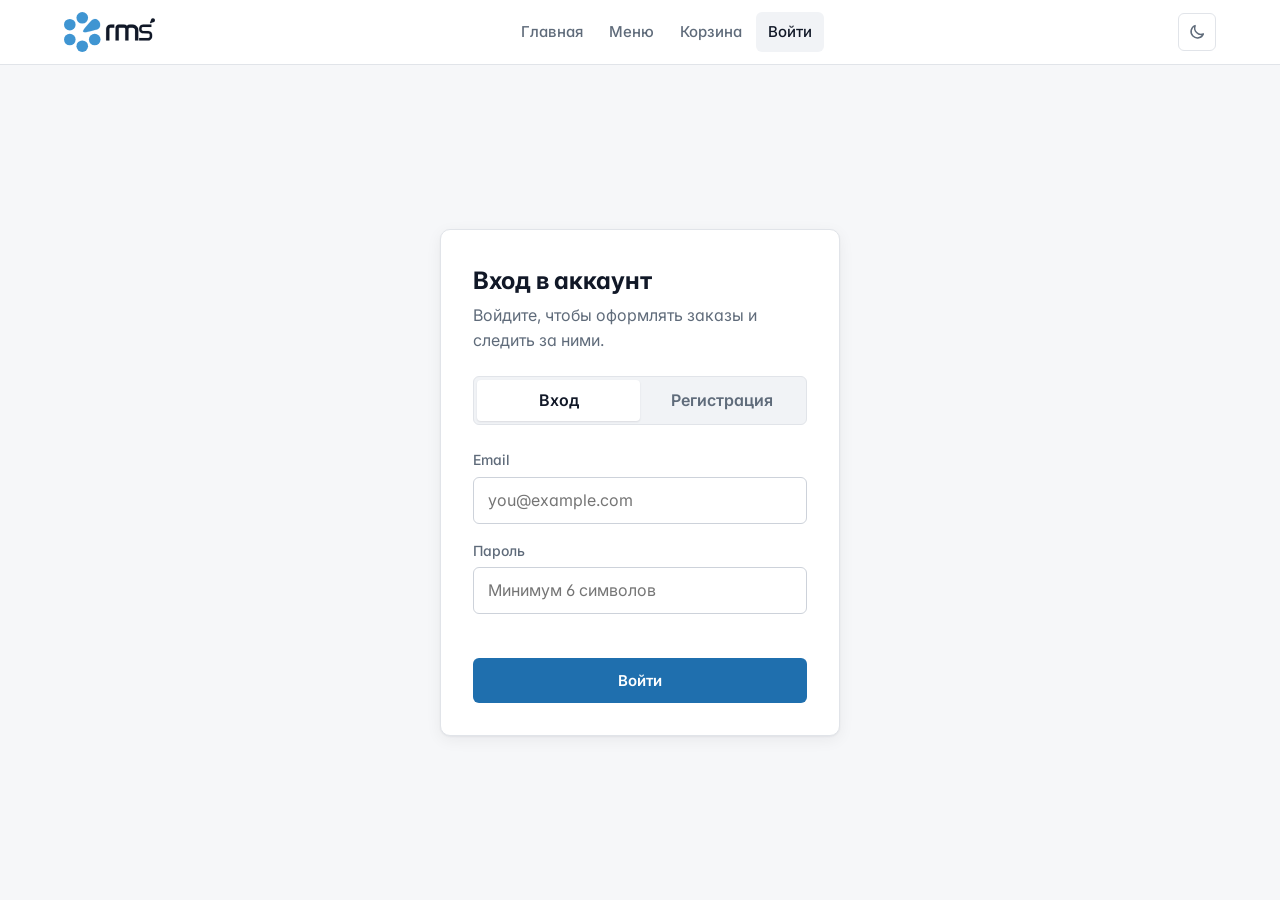
==== commit 1324691e: "Add dish photos and switch to a restrained corporate design - 21 free Unsplash photos in frontend/im" ====
--- a/frontend/admin.html
+++ b/frontend/admin.html
@@ -6,9 +6,9 @@
   <title>Панель управления — RMS</title>
   <link rel="icon" href="img/favicon.svg" type="image/svg+xml">
   <link rel="preconnect" href="https://fonts.googleapis.com">
-  <link href="https://fonts.googleapis.com/css2?family=Manrope:wght@400;600;700;800&display=swap" rel="stylesheet">
+  <link href="https://fonts.googleapis.com/css2?family=Inter:wght@400;500;600;700&display=swap" rel="stylesheet">
   <script>try{var t=localStorage.getItem("rm_theme");if(t==="light"||t==="dark")document.documentElement.dataset.theme=t}catch(e){}</script>
-  <link rel="stylesheet" href="css/style.css?v=20260923-logo7">
+  <link rel="stylesheet" href="css/style.css?v=20261006-corp">
 </head>
 <body>
   <header id="site-header"></header>
@@ -22,8 +22,8 @@
 
   <footer id="site-footer"></footer>
 
-  <script src="js/app.js?v=20260923-logo7"></script>
-  <script src="js/charts.js?v=20260923-logo7"></script>
-  <script src="js/admin.js?v=20260923-logo7"></script>
+  <script src="js/app.js?v=20261006-corp"></script>
+  <script src="js/charts.js?v=20261006-corp"></script>
+  <script src="js/admin.js?v=20261006-corp"></script>
 </body>
 </html>
--- a/frontend/css/style.css
+++ b/frontend/css/style.css
@@ -1,112 +1,82 @@
 /* =========================================================
    Restaurant Management — общий стиль
-   Тёмная тема + голубые акценты (цвет логотипа)
+   Сдержанная корпоративная тема: светлая по умолчанию,
+   тёмная — по переключателю. Синий из логотипа — только акцент.
    ========================================================= */
 
 :root {
-  /* Палитра под логотип RMS: холодный тёмный фон + голубой акцент */
-  --bg: #0b0f14;
-  --bg-rgb: 11, 15, 20;
-  --surface: #121821;
-  --surface-2: #19212c;
-  --surface-3: #232d3a;
-  --border: #26303d;
-  --text: #f1f5f9;
-  --muted: #94a3b8;
-
-  --accent: #5dade2;          /* цвет значка из логотипа */
-  --accent-rgb: 93, 173, 226; /* тот же цвет для rgba() */
-  --accent-hover: #7cc0ec;
-  --accent-deep: #2f7fc1;     /* второй цвет для градиентов */
+  color-scheme: light;
+  --bg: #f6f7f9;
+  --bg-rgb: 246, 247, 249;
+  --surface: #ffffff;
+  --surface-2: #f1f3f6;
+  --surface-3: #e5e8ed;
+  --border: #e1e4e9;
+  --border-strong: #cdd2da;
+  --text: #111827;
+  --muted: #5f6b7a;
+
+  --brand: #3f95d2;            /* точки логотипа */
+  --accent: #1f6fae;           /* кнопки и ссылки: белый текст на нём читается */
+  --accent-rgb: 31, 111, 174;
+  --accent-hover: #195c91;
+  --accent-soft: rgba(var(--accent-rgb), 0.08);
+  --on-accent: #ffffff;
+  --accent-text: #1f6fae;
+  --code-bg: rgba(17, 24, 39, 0.06);
+
+  /* Графики */
+  --chart-1: #2f7fc1;
+  --chart-grid: #e8ebf0;
+  --chart-axis: #cdd2da;
+
+  --danger: #c62828;
+  --success: #1b7f4b;
+  --warning: #a35a00;
+  --info: #5b4fc4;
+
+  --radius: 8px;
+  --radius-sm: 6px;
+  --shadow: 0 1px 2px rgba(17, 24, 39, 0.05), 0 4px 16px rgba(17, 24, 39, 0.06);
+  --container: 1200px;
+  --ease: cubic-bezier(0.2, 0.7, 0.2, 1);
+}
+
+/* Тёмная тема — только если её выбрали переключателем */
+:root[data-theme="dark"] {
+  color-scheme: dark;
+  --bg: #0f1216;
+  --bg-rgb: 15, 18, 22;
+  --surface: #161a20;
+  --surface-2: #1c2129;
+  --surface-3: #262c35;
+  --border: #2a3039;
+  --border-strong: #3a424d;
+  --text: #e8ebef;
+  --muted: #9aa4b1;
+  --accent: #4b9fdc;
+  --accent-rgb: 75, 159, 220;
+  --accent-hover: #64aee3;
   --accent-soft: rgba(var(--accent-rgb), 0.12);
-  --on-accent: #06141f;       /* текст на акцентном фоне */
-  --accent-text: #5dade2;     /* акцент, когда он — цвет текста */
-  --plate-hi: #223042;
-  --plate-lo: #0f151d;
-  --plate-inset: rgba(0, 0, 0, 0.6);
+  --on-accent: #0b1520;
+  --accent-text: #6fb3e4;
   --code-bg: rgba(0, 0, 0, 0.3);
-  --glow: rgba(93, 173, 226, 0.18);
-  color-scheme: dark;
-
-  /* Графики: тот же голубой, но темнее — проходит проверку контраста на тёмном фоне */
   --chart-1: #3f95d2;
-  --chart-grid: #1f2833;
-  --chart-axis: #34404f;
-
-  --danger: #f05252;
-  --success: #34d399;
-  --warning: #fbbf24;
-  --info: #a78bfa;
-
-  --radius: 16px;
-  --radius-sm: 10px;
-  --shadow: 0 10px 30px rgba(0, 0, 0, 0.4);
-  --container: 1180px;
-  --ease: cubic-bezier(0.2, 0.7, 0.2, 1);
-}
-
-/* Светлая тема: включается переключателем (data-theme="light")
-   или по настройке системы, если пользователь ничего не выбирал. */
-:root[data-theme="light"] {
-  color-scheme: light;
-  --bg: #f5f7fb;
-  --bg-rgb: 245, 247, 251;
-  --surface: #ffffff;
-  --surface-2: #eef2f7;
-  --surface-3: #e2e8f0;
-  --border: #dde3ec;
-  --text: #0f172a;
-  --muted: #5b6b80;
-  --accent-text: #1f6fae;     /* тёмнее: голубой #5dade2 на белом нечитаем как текст */
-  --accent-soft: rgba(var(--accent-rgb), 0.16);
-  --danger: #dc2626;
-  --success: #047857;
-  --warning: #b45309;
-  --info: #7c3aed;
-  --shadow: 0 10px 30px rgba(15, 23, 42, 0.08);
-  --chart-grid: #e6ebf2;
-  --chart-axis: #cbd5e1;
-  --plate-hi: #ffffff;
-  --plate-lo: #dfe8f3;
-  --plate-inset: rgba(15, 23, 42, 0.06);
-  --code-bg: rgba(15, 23, 42, 0.06);
-  --glow: rgba(47, 134, 199, 0.14);
-}
-@media (prefers-color-scheme: light) {
-  :root:not([data-theme="dark"]) {
-  color-scheme: light;
-  --bg: #f5f7fb;
-  --bg-rgb: 245, 247, 251;
-  --surface: #ffffff;
-  --surface-2: #eef2f7;
-  --surface-3: #e2e8f0;
-  --border: #dde3ec;
-  --text: #0f172a;
-  --muted: #5b6b80;
-  --accent-text: #1f6fae;     /* тёмнее: голубой #5dade2 на белом нечитаем как текст */
-  --accent-soft: rgba(var(--accent-rgb), 0.16);
-  --danger: #dc2626;
-  --success: #047857;
-  --warning: #b45309;
-  --info: #7c3aed;
-  --shadow: 0 10px 30px rgba(15, 23, 42, 0.08);
-  --chart-grid: #e6ebf2;
-  --chart-axis: #cbd5e1;
-  --plate-hi: #ffffff;
-  --plate-lo: #dfe8f3;
-  --plate-inset: rgba(15, 23, 42, 0.06);
-  --code-bg: rgba(15, 23, 42, 0.06);
-  --glow: rgba(47, 134, 199, 0.14);
-  }
-}
-
+  --chart-grid: #232933;
+  --chart-axis: #36404c;
+  --danger: #f06262;
+  --success: #3ccf8e;
+  --warning: #f0b43c;
+  --info: #a99cf5;
+  --shadow: 0 1px 2px rgba(0, 0, 0, 0.3), 0 6px 20px rgba(0, 0, 0, 0.3);
+}
 
 * { box-sizing: border-box; margin: 0; padding: 0; }
 
 html { scroll-behavior: smooth; }
 
 body {
-  font-family: "Manrope", system-ui, -apple-system, "Segoe UI", sans-serif;
+  font-family: "Inter", system-ui, -apple-system, "Segoe UI", Roboto, sans-serif;
   background: var(--bg);
   color: var(--text);
   line-height: 1.55;
@@ -114,6 +84,7 @@
   display: flex;
   flex-direction: column;
   -webkit-font-smoothing: antialiased;
+  font-feature-settings: "cv11", "ss01";
 }
 
 main { flex: 1; }
@@ -126,7 +97,7 @@
   width: 100%;
   max-width: var(--container);
   margin: 0 auto;
-  padding: 0 20px;
+  padding: 0 24px;
 }
 
 .muted { color: var(--muted); }
@@ -140,31 +111,32 @@
   align-items: center;
   justify-content: center;
   gap: 8px;
-  padding: 12px 22px;
-  border-radius: 999px;
+  padding: 10px 18px;
+  border-radius: var(--radius-sm);
   border: 1px solid transparent;
   background: var(--accent);
   color: var(--on-accent);
-  font-weight: 700;
+  font-weight: 600;
+  font-size: 15px;
   cursor: pointer;
-  transition: background 0.2s, transform 0.15s var(--ease), box-shadow 0.2s;
+  transition: background 0.15s, border-color 0.15s, color 0.15s;
   white-space: nowrap;
 }
-.btn:hover { background: var(--accent-hover); box-shadow: 0 6px 20px rgba(var(--accent-rgb), 0.3); }
-.btn:active { transform: scale(0.97); }
-.btn:disabled { opacity: 0.45; cursor: not-allowed; box-shadow: none; }
+.btn:hover { background: var(--accent-hover); }
+.btn:focus-visible { outline: 2px solid var(--accent); outline-offset: 2px; }
+.btn:disabled { opacity: 0.45; cursor: not-allowed; }
 
 .btn-ghost {
-  background: transparent;
+  background: var(--surface);
   color: var(--text);
-  border-color: var(--border);
-}
-.btn-ghost:hover { background: var(--surface-2); box-shadow: none; border-color: var(--surface-3); }
-
-.btn-danger { background: transparent; color: var(--danger); border-color: rgba(240, 82, 82, 0.4); }
-.btn-danger:hover { background: rgba(240, 82, 82, 0.12); box-shadow: none; }
-
-.btn-sm { padding: 8px 14px; font-size: 14px; }
+  border-color: var(--border-strong);
+}
+.btn-ghost:hover { background: var(--surface-2); }
+
+.btn-danger { background: transparent; color: var(--danger); border-color: currentColor; }
+.btn-danger:hover { background: rgba(198, 40, 40, 0.08); }
+
+.btn-sm { padding: 7px 12px; font-size: 14px; }
 .btn-block { width: 100%; }
 
 /* ---------- Шапка ---------- */
@@ -173,8 +145,7 @@
   position: sticky;
   top: 0;
   z-index: 50;
-  background: rgba(var(--bg-rgb), 0.82);
-  backdrop-filter: blur(14px);
+  background: var(--surface);
   border-bottom: 1px solid var(--border);
 }
 
@@ -182,7 +153,7 @@
   display: flex;
   align-items: center;
   justify-content: space-between;
-  height: 68px;
+  height: 64px;
   gap: 16px;
 }
 
@@ -190,35 +161,27 @@
   display: inline-flex;
   align-items: center;
   color: var(--text);
-  transition: opacity 0.2s;
-}
-.logo:hover { opacity: 0.85; }
-.logo svg { height: 52px; width: auto; display: block; }
+}
+.logo svg { height: 40px; width: auto; display: block; }
 .logo-lg { margin-bottom: 12px; }
-.logo-lg svg { height: 60px; }
-.logo-icon { fill: var(--accent); stroke: var(--accent); stroke-width: 0; }
+.logo-lg svg { height: 44px; }
+.logo-icon { fill: var(--brand); stroke: var(--brand); stroke-width: 0; }
 .logo-icon path { stroke-width: 2; }
-/* Точки логотипа крутятся как индикатор загрузки: рывками по 60°,
-   и капля «перескакивает» на место следующей точки. fill-box + center —
-   вращение вокруг центра кольца, а не угла SVG. */
-.logo-spin {
-  transform-box: fill-box;
-  transform-origin: center;
-  animation: logo-spin 1.8s steps(6) infinite;
-}
-.logo:hover .logo-spin { animation-duration: 0.9s; }
+/* Точки логотипа крутятся рывками по 60° — только при наведении,
+   чтобы шапка оставалась спокойной. */
+.logo-spin { transform-box: fill-box; transform-origin: center; }
+.logo:hover .logo-spin { animation: logo-spin 1.2s steps(6) infinite; }
 @keyframes logo-spin { to { rotate: 360deg; } }
 
-.nav { display: flex; align-items: center; gap: 4px; }
+.nav { display: flex; align-items: center; gap: 2px; }
 
 .nav a {
-  padding: 8px 14px;
-  border-radius: 999px;
-  color: var(--muted);
-  font-weight: 600;
+  padding: 8px 12px;
+  border-radius: var(--radius-sm);
+  color: var(--muted);
+  font-weight: 500;
   font-size: 15px;
-  transition: color 0.2s, background 0.2s;
-  position: relative;
+  transition: color 0.15s, background 0.15s;
 }
 .nav a:hover { color: var(--text); background: var(--surface-2); }
 .nav a.active { color: var(--text); background: var(--surface-2); }
@@ -229,163 +192,146 @@
   min-width: 20px;
   height: 20px;
   padding: 0 6px;
-  margin-left: 4px;
-  border-radius: 999px;
+  margin-left: 6px;
+  border-radius: 10px;
   background: var(--accent);
   color: var(--on-accent);
   font-size: 12px;
-  font-weight: 800;
-}
-.cart-badge.bump { animation: bump 0.4s var(--ease); }
+  font-weight: 700;
+}
+.cart-badge.bump { animation: bump 0.3s var(--ease); }
 
 .burger {
   display: none;
-  width: 42px;
-  height: 42px;
-  border-radius: 12px;
+  width: 38px;
+  height: 38px;
+  border-radius: var(--radius-sm);
   border: 1px solid var(--border);
   background: var(--surface);
   cursor: pointer;
-  font-size: 20px;
-}
-
-/* ---------- Hero ---------- */
+  font-size: 18px;
+}
+
+/* ---------- Первый экран ---------- */
 
 .hero {
-  position: relative;
-  overflow: hidden;
-  padding: 90px 0 80px;
-}
-.hero::before {
-  content: "";
-  position: absolute;
-  inset: -40% -10% auto auto;
-  width: 700px;
-  height: 700px;
-  background: radial-gradient(circle, rgba(var(--accent-rgb), 0.2), transparent 65%);
-  pointer-events: none;
+  padding: 64px 0 56px;
+  background: var(--surface);
+  border-bottom: 1px solid var(--border);
 }
 .hero-inner {
-  position: relative;
-  display: grid;
-  grid-template-columns: 1.1fr 0.9fr;
-  gap: 40px;
+  display: grid;
+  grid-template-columns: 1fr 1fr;
+  gap: 56px;
   align-items: center;
 }
 .eyebrow {
-  display: inline-flex;
-  align-items: center;
-  gap: 8px;
-  padding: 6px 14px;
-  border-radius: 999px;
-  background: var(--accent-soft);
+  display: block;
   color: var(--accent-text);
+  font-weight: 600;
+  font-size: 14px;
+  letter-spacing: 0.02em;
+  margin-bottom: 14px;
+}
+.hero h1 {
+  font-size: clamp(32px, 4.4vw, 48px);
+  line-height: 1.12;
+  letter-spacing: -0.025em;
   font-weight: 700;
-  font-size: 14px;
-  margin-bottom: 20px;
-}
-.hero h1 {
-  font-size: clamp(36px, 6vw, 64px);
-  line-height: 1.05;
-  letter-spacing: -0.03em;
-  font-weight: 800;
-  margin-bottom: 20px;
+  margin-bottom: 18px;
 }
 .hero p.lead {
   font-size: 18px;
   color: var(--muted);
-  max-width: 520px;
-  margin-bottom: 32px;
+  max-width: 500px;
+  margin-bottom: 28px;
 }
 .hero-actions { display: flex; gap: 12px; flex-wrap: wrap; }
 
-.hero-plate {
-  position: relative;
-  aspect-ratio: 1;
-  max-width: 440px;
-  margin-left: auto;
-  border-radius: 50%;
-  background: radial-gradient(circle at 35% 30%, var(--plate-hi), var(--plate-lo) 70%);
-  border: 1px solid var(--border);
-  display: grid;
-  place-items: center;
-  font-size: clamp(120px, 18vw, 200px);
-  box-shadow: var(--shadow), inset 0 0 60px var(--plate-inset);
-  animation: float 6s ease-in-out infinite;
-}
-.hero-plate .orbit {
-  position: absolute;
-  font-size: 44px;
-  width: 76px;
-  height: 76px;
-  display: grid;
-  place-items: center;
-  border-radius: 50%;
+.hero-facts {
+  display: flex;
+  gap: 0;
+  margin-top: 40px;
+  border-top: 1px solid var(--border);
+  padding-top: 20px;
+  flex-wrap: wrap;
+}
+.hero-facts > div { padding-right: 28px; margin-right: 28px; border-right: 1px solid var(--border); }
+.hero-facts > div:last-child { border-right: 0; margin-right: 0; padding-right: 0; }
+.hero-facts strong { display: block; font-size: 22px; font-weight: 700; }
+.hero-facts span { color: var(--muted); font-size: 14px; }
+
+.hero-gallery {
+  display: grid;
+  grid-template-columns: 1.25fr 1fr;
+  grid-template-rows: 1fr 1fr;
+  gap: 12px;
+  aspect-ratio: 5 / 4;
+}
+.hero-gallery img {
+  width: 100%;
+  height: 100%;
+  object-fit: cover;
+  border-radius: var(--radius);
   background: var(--surface-2);
-  border: 1px solid var(--border);
-  box-shadow: var(--shadow);
-}
-.hero-plate .o1 { top: 4%; left: 2%; }
-.hero-plate .o2 { bottom: 8%; left: -4%; }
-.hero-plate .o3 { top: 14%; right: -4%; }
-
-.hero-stats { display: flex; gap: 32px; margin-top: 40px; flex-wrap: wrap; }
-.hero-stats strong { display: block; font-size: 26px; font-weight: 800; }
-.hero-stats span { color: var(--muted); font-size: 14px; }
+}
+.hero-gallery img:first-child { grid-row: span 2; }
 
 /* ---------- Секции ---------- */
 
-.section { padding: 60px 0; }
+.section { padding: 56px 0; }
 .section-head {
   display: flex;
   align-items: end;
   justify-content: space-between;
   gap: 16px;
-  margin-bottom: 28px;
+  margin-bottom: 24px;
   flex-wrap: wrap;
 }
-.section-head h2 { font-size: clamp(26px, 3.5vw, 36px); letter-spacing: -0.02em; font-weight: 800; }
-.section-head p { color: var(--muted); }
-
-.page-title { padding: 48px 0 8px; }
-.page-title h1 { font-size: clamp(30px, 4.5vw, 44px); letter-spacing: -0.02em; font-weight: 800; }
-.page-title p { color: var(--muted); margin-top: 6px; }
+.section-head h2 { font-size: clamp(22px, 3vw, 28px); letter-spacing: -0.02em; font-weight: 700; }
+.section-head p { color: var(--muted); margin-top: 2px; }
+
+.page-title { padding: 40px 0 4px; }
+.page-title h1 { font-size: clamp(28px, 4vw, 36px); letter-spacing: -0.02em; font-weight: 700; }
+.page-title p { color: var(--muted); margin-top: 4px; }
 
 /* ---------- Категории ---------- */
 
 .category-grid {
   display: grid;
-  grid-template-columns: repeat(auto-fill, minmax(170px, 1fr));
+  grid-template-columns: repeat(auto-fill, minmax(160px, 1fr));
   gap: 16px;
 }
 .category-tile {
-  padding: 24px 20px;
-  border-radius: var(--radius);
-  background: var(--surface);
-  border: 1px solid var(--border);
+  border-radius: var(--radius);
+  background: var(--surface);
+  border: 1px solid var(--border);
+  overflow: hidden;
   display: flex;
   flex-direction: column;
-  gap: 12px;
-  transition: transform 0.25s var(--ease), border-color 0.25s, background 0.25s;
-}
-.category-tile:hover { transform: translateY(-4px); border-color: var(--accent); background: var(--surface-2); }
-.category-tile .emoji { font-size: 40px; }
-.category-tile strong { font-size: 17px; }
+  transition: border-color 0.15s, box-shadow 0.15s;
+}
+.category-tile:hover { border-color: var(--border-strong); box-shadow: var(--shadow); }
+.category-tile .thumb { aspect-ratio: 16 / 10; background: var(--surface-2); }
+.category-tile .thumb img { width: 100%; height: 100%; object-fit: cover; }
+.category-tile .body { padding: 12px 14px 14px; display: flex; flex-direction: column; gap: 2px; }
+.category-tile strong { font-size: 16px; font-weight: 600; }
 .category-tile span { color: var(--muted); font-size: 14px; }
 
 .chips { display: flex; gap: 8px; flex-wrap: wrap; }
 .chip {
-  padding: 9px 18px;
-  border-radius: 999px;
-  border: 1px solid var(--border);
-  background: var(--surface);
-  color: var(--muted);
-  font-weight: 600;
+  padding: 7px 14px;
+  border-radius: var(--radius-sm);
+  border: 1px solid var(--border);
+  background: var(--surface);
+  color: var(--muted);
+  font-weight: 500;
+  font-size: 14px;
   cursor: pointer;
-  transition: all 0.2s;
-}
-.chip:hover { color: var(--text); border-color: var(--surface-3); }
-.chip.active { background: var(--accent); border-color: var(--accent); color: var(--on-accent); }
+  transition: color 0.15s, border-color 0.15s, background 0.15s;
+}
+.chip:hover { color: var(--text); border-color: var(--border-strong); }
+.chip.active { background: var(--text); border-color: var(--text); color: var(--surface); }
 
 /* ---------- Карточки блюд ---------- */
 
@@ -402,52 +348,45 @@
   background: var(--surface);
   border: 1px solid var(--border);
   overflow: hidden;
-  transition: transform 0.25s var(--ease), box-shadow 0.25s, border-color 0.25s;
-  animation: rise 0.5s var(--ease) both;
-}
-.dish-card:hover {
-  transform: translateY(-6px);
-  box-shadow: var(--shadow);
-  border-color: var(--surface-3);
-}
+  transition: border-color 0.15s, box-shadow 0.15s;
+}
+.dish-card:hover { border-color: var(--border-strong); box-shadow: var(--shadow); }
 
 .dish-media {
   position: relative;
   aspect-ratio: 4 / 3;
   display: grid;
   place-items: center;
-  font-size: 84px;
-  background:
-    radial-gradient(circle at 50% 60%, rgba(var(--accent-rgb), 0.16), transparent 60%),
-    var(--surface-2);
+  background: var(--surface-2);
   overflow: hidden;
 }
-.dish-media .emoji { transition: transform 0.4s var(--ease); }
-.dish-card:hover .dish-media .emoji { transform: scale(1.12) rotate(-6deg); }
-.dish-media img { width: 100%; height: 100%; object-fit: cover; }
+.dish-media img { width: 100%; height: 100%; object-fit: cover; transition: transform 0.4s var(--ease); }
+.dish-card:hover .dish-media img { transform: scale(1.03); }
+/* Заглушка, пока у блюда нет фото */
+.dish-ph { color: var(--muted); font-size: 14px; font-weight: 500; }
 
 .tag {
   position: absolute;
-  top: 12px;
-  left: 12px;
-  padding: 4px 10px;
-  border-radius: 999px;
+  top: 10px;
+  left: 10px;
+  padding: 3px 8px;
+  border-radius: 4px;
   font-size: 12px;
-  font-weight: 700;
-  background: rgba(var(--bg-rgb), 0.8);
+  font-weight: 600;
+  background: var(--surface);
   border: 1px solid var(--border);
 }
 .tag.off { color: var(--danger); }
 
 .dish-body {
-  padding: 18px 18px 20px;
+  padding: 16px;
   display: flex;
   flex-direction: column;
-  gap: 8px;
+  gap: 6px;
   flex: 1;
 }
-.dish-body .cat { font-size: 13px; color: var(--accent-text); font-weight: 700; }
-.dish-body h3 { font-size: 18px; font-weight: 700; }
+.dish-body .cat { font-size: 12px; color: var(--muted); font-weight: 600; text-transform: uppercase; letter-spacing: 0.05em; }
+.dish-body h3 { font-size: 17px; font-weight: 600; }
 .dish-body h3 a:hover { color: var(--accent-text); }
 .dish-body p {
   color: var(--muted);
@@ -465,7 +404,7 @@
   padding-top: 10px;
   gap: 10px;
 }
-.price { font-size: 20px; font-weight: 800; }
+.price { font-size: 18px; font-weight: 700; font-variant-numeric: tabular-nums; }
 
 /* ---------- Меню ---------- */
 
@@ -475,36 +414,40 @@
   align-items: center;
   justify-content: space-between;
   flex-wrap: wrap;
-  margin: 24px 0 28px;
+  margin: 20px 0 24px;
 }
 .search {
   position: relative;
   flex: 0 1 300px;
 }
-.search input { padding-left: 40px; }
+.search input { padding-left: 38px; }
 .search::before {
-  content: "🔍";
+  content: "";
   position: absolute;
-  left: 14px;
+  left: 13px;
   top: 50%;
+  width: 16px;
+  height: 16px;
   transform: translateY(-50%);
-  font-size: 14px;
-  opacity: 0.6;
+  background: var(--muted);
+  -webkit-mask: url("data:image/svg+xml,%3Csvg xmlns='http://www.w3.org/2000/svg' viewBox='0 0 24 24' fill='none' stroke='black' stroke-width='2.2' stroke-linecap='round'%3E%3Ccircle cx='11' cy='11' r='7'/%3E%3Cpath d='M20 20l-3.5-3.5'/%3E%3C/svg%3E") center / contain no-repeat;
+  mask: url("data:image/svg+xml,%3Csvg xmlns='http://www.w3.org/2000/svg' viewBox='0 0 24 24' fill='none' stroke='black' stroke-width='2.2' stroke-linecap='round'%3E%3Ccircle cx='11' cy='11' r='7'/%3E%3Cpath d='M20 20l-3.5-3.5'/%3E%3C/svg%3E") center / contain no-repeat;
+  pointer-events: none;
 }
 
 /* ---------- Формы ---------- */
 
 .field { display: flex; flex-direction: column; gap: 6px; margin-bottom: 16px; }
-.field label { font-size: 14px; font-weight: 600; color: var(--muted); }
+.field label { font-size: 14px; font-weight: 500; color: var(--muted); }
 
 .input {
   width: 100%;
-  padding: 12px 16px;
-  border-radius: var(--radius-sm);
-  border: 1px solid var(--border);
-  background: var(--surface-2);
+  padding: 10px 14px;
+  border-radius: var(--radius-sm);
+  border: 1px solid var(--border-strong);
+  background: var(--surface);
   outline: none;
-  transition: border-color 0.2s, box-shadow 0.2s;
+  transition: border-color 0.15s, box-shadow 0.15s;
 }
 .input:focus { border-color: var(--accent); box-shadow: 0 0 0 3px var(--accent-soft); }
 
@@ -520,145 +463,152 @@
 .auth-wrap {
   display: grid;
   place-items: center;
-  padding: 60px 20px;
+  padding: 56px 20px;
 }
 .auth-card {
   width: 100%;
-  max-width: 420px;
+  max-width: 400px;
   padding: 32px;
-  border-radius: 22px;
+  border-radius: 10px;
   background: var(--surface);
   border: 1px solid var(--border);
   box-shadow: var(--shadow);
-  animation: rise 0.5s var(--ease) both;
-}
-.auth-card h1 { font-size: 28px; margin-bottom: 4px; }
+}
+.auth-card h1 { font-size: 24px; font-weight: 700; margin-bottom: 4px; }
 .auth-card > p { color: var(--muted); margin-bottom: 24px; }
 
+/* Переключатель «Вход / Регистрация» — сегментированный контрол */
 .tabs {
   display: grid;
   grid-template-columns: 1fr 1fr;
-  padding: 4px;
-  border-radius: 999px;
+  padding: 3px;
+  border-radius: var(--radius-sm);
   background: var(--surface-2);
+  border: 1px solid var(--border);
   margin-bottom: 24px;
 }
 .tabs button {
-  padding: 10px;
+  padding: 8px;
   border: 0;
-  border-radius: 999px;
+  border-radius: 4px;
   background: transparent;
   color: var(--muted);
-  font-weight: 700;
+  font-weight: 600;
   cursor: pointer;
-  transition: all 0.2s;
-}
-.tabs button.active { background: var(--accent); color: var(--on-accent); }
+  transition: background 0.15s, color 0.15s;
+}
+.tabs button.active { background: var(--surface); color: var(--text); box-shadow: 0 1px 2px rgba(17, 24, 39, 0.1); }
 
 /* ---------- Страница блюда ---------- */
 
 .dish-page {
   display: grid;
-  grid-template-columns: 1fr 1fr;
+  grid-template-columns: 1.1fr 1fr;
   gap: 48px;
-  padding: 40px 0 60px;
+  padding: 40px 0 56px;
   align-items: center;
 }
 .dish-page .dish-media {
-  border-radius: 28px;
-  font-size: clamp(120px, 20vw, 220px);
-  aspect-ratio: 1;
-  border: 1px solid var(--border);
-}
-.dish-info .cat { color: var(--accent-text); font-weight: 700; margin-bottom: 8px; }
-.dish-info h1 { font-size: clamp(32px, 5vw, 52px); letter-spacing: -0.02em; line-height: 1.1; margin-bottom: 16px; }
-.dish-info .desc { color: var(--muted); font-size: 17px; margin-bottom: 28px; }
-.dish-info .price { font-size: 34px; display: block; margin-bottom: 24px; }
-.buy-row { display: flex; gap: 14px; align-items: center; flex-wrap: wrap; }
-.back-link { display: inline-block; margin-top: 28px; color: var(--muted); }
+  border-radius: 10px;
+  aspect-ratio: 4 / 3;
+  border: 1px solid var(--border);
+}
+.dish-info .cat { color: var(--muted); font-weight: 600; font-size: 13px; text-transform: uppercase; letter-spacing: 0.05em; margin-bottom: 8px; }
+.dish-info h1 { font-size: clamp(28px, 4vw, 40px); font-weight: 700; letter-spacing: -0.02em; line-height: 1.15; margin-bottom: 14px; }
+.dish-info .desc { color: var(--muted); font-size: 17px; margin-bottom: 24px; }
+.dish-info .price { font-size: 28px; display: block; margin-bottom: 24px; }
+.buy-row { display: flex; gap: 12px; align-items: center; flex-wrap: wrap; }
+.back-link { display: inline-block; margin-top: 24px; color: var(--muted); font-size: 15px; }
 .back-link:hover { color: var(--accent-text); }
 
 .qty {
   display: inline-flex;
   align-items: center;
-  border: 1px solid var(--border);
-  border-radius: 999px;
-  background: var(--surface-2);
+  border: 1px solid var(--border-strong);
+  border-radius: var(--radius-sm);
+  background: var(--surface);
 }
 .qty button {
-  width: 38px;
-  height: 38px;
+  width: 36px;
+  height: 36px;
   border: 0;
   background: transparent;
   cursor: pointer;
-  font-size: 18px;
-  font-weight: 700;
-  border-radius: 50%;
-  transition: background 0.2s, color 0.2s;
-}
-.qty button:hover { background: var(--surface-3); color: var(--accent-text); }
-.qty span { min-width: 30px; text-align: center; font-weight: 700; }
+  font-size: 17px;
+  font-weight: 600;
+  border-radius: 4px;
+  transition: background 0.15s, color 0.15s;
+}
+.qty button:hover { background: var(--surface-2); color: var(--accent-text); }
+.qty span { min-width: 30px; text-align: center; font-weight: 600; font-variant-numeric: tabular-nums; }
 
 /* ---------- Корзина ---------- */
 
 .cart-layout {
   display: grid;
   grid-template-columns: 1fr 340px;
-  gap: 28px;
+  gap: 24px;
   align-items: start;
-  padding: 24px 0 60px;
-}
-.cart-list { display: flex; flex-direction: column; gap: 12px; }
+  padding: 24px 0 56px;
+}
+.cart-list {
+  display: flex;
+  flex-direction: column;
+  border-radius: var(--radius);
+  background: var(--surface);
+  border: 1px solid var(--border);
+}
 .cart-row {
   display: grid;
-  grid-template-columns: 64px 1fr auto auto auto;
+  grid-template-columns: 72px 1fr auto auto auto;
   align-items: center;
   gap: 18px;
   padding: 14px 18px;
-  border-radius: var(--radius);
-  background: var(--surface);
-  border: 1px solid var(--border);
-  animation: rise 0.35s var(--ease) both;
-}
+  border-bottom: 1px solid var(--border);
+}
+.cart-row:last-child { border-bottom: 0; }
 .cart-row .thumb {
-  width: 64px;
-  height: 64px;
-  border-radius: 14px;
+  width: 72px;
+  height: 54px;
+  border-radius: var(--radius-sm);
   background: var(--surface-2);
   display: grid;
   place-items: center;
-  font-size: 34px;
-}
-.cart-row .name { font-weight: 700; }
+  overflow: hidden;
+  color: var(--muted);
+  font-weight: 600;
+}
+.cart-row .thumb img { width: 100%; height: 100%; object-fit: cover; }
+.cart-row .name { font-weight: 600; }
 .cart-row .unit { color: var(--muted); font-size: 14px; }
-.cart-row .sum { font-weight: 800; min-width: 90px; text-align: right; }
+.cart-row .sum { font-weight: 700; min-width: 90px; text-align: right; font-variant-numeric: tabular-nums; }
 .icon-btn {
-  width: 36px;
-  height: 36px;
-  border-radius: 50%;
+  width: 32px;
+  height: 32px;
+  border-radius: var(--radius-sm);
   border: 1px solid var(--border);
   background: transparent;
   cursor: pointer;
   color: var(--muted);
-  transition: all 0.2s;
+  transition: color 0.15s, border-color 0.15s;
 }
 .icon-btn:hover { color: var(--danger); border-color: var(--danger); }
 
 .summary {
   position: sticky;
-  top: 90px;
+  top: 84px;
   padding: 24px;
   border-radius: var(--radius);
   background: var(--surface);
   border: 1px solid var(--border);
 }
-.summary h3 { margin-bottom: 16px; }
+.summary h3 { margin-bottom: 16px; font-size: 18px; font-weight: 600; }
 .summary-line { display: flex; justify-content: space-between; color: var(--muted); margin-bottom: 10px; }
 .summary-total {
   display: flex;
   justify-content: space-between;
-  font-size: 22px;
-  font-weight: 800;
+  font-size: 20px;
+  font-weight: 700;
   border-top: 1px solid var(--border);
   padding-top: 16px;
   margin: 16px 0 20px;
@@ -668,31 +618,34 @@
 
 .empty {
   text-align: center;
-  padding: 60px 20px;
-  border-radius: var(--radius);
-  border: 1px dashed var(--border);
-  color: var(--muted);
-}
-.empty .big { font-size: 56px; margin-bottom: 12px; }
-.empty h3 { color: var(--text); margin-bottom: 6px; }
+  padding: 56px 20px;
+  border-radius: var(--radius);
+  border: 1px dashed var(--border-strong);
+  color: var(--muted);
+  background: var(--surface);
+}
+.empty .big { display: none; } /* без эмодзи-иллюстраций */
+.empty h3 { color: var(--text); margin-bottom: 6px; font-weight: 600; }
 .empty .btn { margin-top: 20px; }
 
 .note {
   display: flex;
   gap: 12px;
   align-items: flex-start;
-  padding: 14px 18px;
+  padding: 12px 16px;
   border-radius: var(--radius-sm);
   background: var(--accent-soft);
-  border: 1px solid rgba(var(--accent-rgb), 0.3);
+  border: 1px solid rgba(var(--accent-rgb), 0.25);
+  border-left: 3px solid var(--accent);
   color: var(--text);
   font-size: 14px;
   margin-bottom: 24px;
 }
+.note > span:first-child:not(:only-child) { display: none; } /* иконка-эмодзи */
 .note code {
   background: var(--code-bg);
   padding: 1px 6px;
-  border-radius: 6px;
+  border-radius: 4px;
   font-size: 13px;
 }
 
@@ -702,61 +655,62 @@
   display: flex;
   align-items: center;
   gap: 20px;
-  padding: 28px;
-  border-radius: var(--radius);
-  background: var(--surface);
-  border: 1px solid var(--border);
-  margin: 24px 0 32px;
+  padding: 24px;
+  border-radius: var(--radius);
+  background: var(--surface);
+  border: 1px solid var(--border);
+  margin: 24px 0 28px;
   flex-wrap: wrap;
 }
 .avatar {
-  width: 72px;
-  height: 72px;
+  width: 64px;
+  height: 64px;
   border-radius: 50%;
   display: grid;
   place-items: center;
-  font-size: 28px;
-  font-weight: 800;
-  background: linear-gradient(135deg, var(--accent), var(--accent-deep));
-  color: var(--on-accent);
+  font-size: 24px;
+  font-weight: 700;
+  background: var(--accent-soft);
+  color: var(--accent-text);
 }
 .profile-head .who { flex: 1; min-width: 180px; }
-.profile-head h2 { font-size: 24px; }
+.profile-head h2 { font-size: 22px; font-weight: 700; }
 
 .role-badge {
   display: inline-block;
-  padding: 3px 10px;
-  border-radius: 999px;
+  padding: 2px 8px;
+  border-radius: 4px;
   font-size: 12px;
-  font-weight: 700;
+  font-weight: 600;
   text-transform: uppercase;
   letter-spacing: 0.04em;
-  background: var(--surface-3);
+  background: var(--surface-2);
+  border: 1px solid var(--border);
   color: var(--muted);
   margin-top: 6px;
 }
-.role-badge.admin { background: var(--accent-soft); color: var(--accent-text); }
+.role-badge.admin { background: var(--accent-soft); color: var(--accent-text); border-color: transparent; }
 
 .order-card {
-  padding: 20px 22px;
-  border-radius: var(--radius);
-  background: var(--surface);
-  border: 1px solid var(--border);
-  margin-bottom: 14px;
+  padding: 20px;
+  border-radius: var(--radius);
+  background: var(--surface);
+  border: 1px solid var(--border);
+  margin-bottom: 12px;
 }
 .order-top { display: flex; justify-content: space-between; gap: 12px; flex-wrap: wrap; margin-bottom: 10px; }
-.order-top strong { font-size: 18px; }
+.order-top strong { font-size: 17px; }
 .order-items { color: var(--muted); font-size: 14px; margin-bottom: 16px; }
 
 .status {
   display: inline-flex;
   align-items: center;
   gap: 6px;
-  padding: 4px 12px;
-  border-radius: 999px;
+  padding: 3px 10px;
+  border-radius: 4px;
   font-size: 13px;
-  font-weight: 700;
-  background: var(--surface-3);
+  font-weight: 600;
+  background: var(--surface-2);
 }
 .status::before { content: ""; width: 7px; height: 7px; border-radius: 50%; background: currentColor; }
 .status.pending { color: var(--warning); }
@@ -766,11 +720,11 @@
 .status.completed { color: var(--muted); }
 .status.cancelled { color: var(--danger); }
 
-.timeline { display: flex; gap: 6px; }
+.timeline { display: flex; gap: 4px; }
 .timeline div {
   flex: 1;
-  height: 6px;
-  border-radius: 999px;
+  height: 4px;
+  border-radius: 2px;
   background: var(--surface-3);
 }
 .timeline div.done { background: var(--accent); }
@@ -786,77 +740,79 @@
 
 .admin-layout {
   display: grid;
-  grid-template-columns: 230px 1fr;
+  grid-template-columns: 220px 1fr;
   gap: 28px;
-  padding: 32px 0 60px;
+  padding: 28px 0 56px;
   align-items: start;
 }
 .admin-side {
   position: sticky;
-  top: 90px;
-  padding: 12px;
+  top: 84px;
+  padding: 8px;
   border-radius: var(--radius);
   background: var(--surface);
   border: 1px solid var(--border);
 }
 .admin-side .side-title {
   font-size: 12px;
-  font-weight: 800;
-  letter-spacing: 0.08em;
-  color: var(--muted);
-  padding: 8px 12px 12px;
+  font-weight: 600;
+  letter-spacing: 0.06em;
+  text-transform: uppercase;
+  color: var(--muted);
+  padding: 8px 10px 10px;
 }
 .admin-side a {
   display: flex;
   align-items: center;
   gap: 10px;
-  padding: 10px 12px;
-  border-radius: 10px;
-  color: var(--muted);
-  font-weight: 600;
-  transition: all 0.2s;
+  padding: 8px 10px;
+  border-radius: var(--radius-sm);
+  color: var(--muted);
+  font-weight: 500;
+  font-size: 15px;
+  transition: background 0.15s, color 0.15s;
 }
 .admin-side a:hover { background: var(--surface-2); color: var(--text); }
-.admin-side a.active { background: var(--accent-soft); color: var(--accent-text); }
+.admin-side a.active { background: var(--accent-soft); color: var(--accent-text); font-weight: 600; }
 
 /* min-width: 0 — иначе широкая таблица растягивает колонку grid шире экрана */
 .admin-main { min-width: 0; }
-.admin-main h2 { font-size: 26px; margin-bottom: 20px; }
+.admin-main h2 { font-size: 24px; font-weight: 700; letter-spacing: -0.01em; margin-bottom: 20px; }
 
 .stats {
   display: grid;
   grid-template-columns: repeat(auto-fit, minmax(190px, 1fr));
   gap: 16px;
-  margin-bottom: 28px;
+  margin-bottom: 24px;
 }
 .stat {
-  padding: 20px;
+  padding: 18px 20px;
   border-radius: var(--radius);
   background: var(--surface);
   border: 1px solid var(--border);
 }
 .stat span { color: var(--muted); font-size: 14px; }
-.stat strong { display: block; font-size: clamp(22px, 2.4vw, 30px); font-weight: 800; margin-top: 4px; white-space: nowrap; }
+.stat strong { display: block; font-size: clamp(22px, 2.4vw, 28px); font-weight: 700; margin-top: 4px; white-space: nowrap; font-variant-numeric: tabular-nums; }
 .stat small { color: var(--muted); font-size: 12px; }
 
 .panel {
-  padding: 22px;
+  padding: 20px 22px;
   border-radius: var(--radius);
   background: var(--surface);
   border: 1px solid var(--border);
   margin-bottom: 20px;
 }
-.panel h3 { margin-bottom: 14px; }
+.panel h3 { margin-bottom: 14px; font-size: 17px; font-weight: 600; }
 
 .inline-form { display: flex; gap: 10px; flex-wrap: wrap; }
 .inline-form .input { flex: 1; min-width: 200px; }
 
 .table-wrap { overflow-x: auto; }
 table { width: 100%; border-collapse: collapse; }
-th, td { padding: 12px 14px; text-align: left; border-bottom: 1px solid var(--border); }
-th { font-size: 13px; color: var(--muted); font-weight: 700; text-transform: uppercase; letter-spacing: 0.04em; }
+th, td { padding: 11px 14px; text-align: left; border-bottom: 1px solid var(--border); }
+th { font-size: 12px; color: var(--muted); font-weight: 600; text-transform: uppercase; letter-spacing: 0.05em; background: var(--surface-2); }
 tr:last-child td { border-bottom: 0; }
-td .input { padding: 8px 12px; }
+td .input { padding: 7px 10px; }
 td.actions { display: flex; gap: 8px; justify-content: flex-end; }
 
 .flow {
@@ -865,7 +821,7 @@
   gap: 8px;
   flex-wrap: wrap;
 }
-.flow .status { font-size: 14px; padding: 8px 14px; }
+.flow .status { font-size: 14px; padding: 7px 12px; }
 .flow .arrow { color: var(--muted); }
 
 /* ---------- Аналитика и графики ---------- */
@@ -879,14 +835,14 @@
 .chart .axis { stroke: var(--chart-axis); stroke-width: 1; }
 .chart .tick { fill: var(--muted); font-size: 11px; font-variant-numeric: tabular-nums; }
 .chart .axis-title { fill: var(--muted); font-size: 12px; }
-.chart .direct-label { fill: var(--text); font-size: 12px; font-weight: 700; }
+.chart .direct-label { fill: var(--text); font-size: 12px; font-weight: 600; }
 .chart .bar { fill: var(--chart-1); transition: opacity 0.15s; }
 .chart .bar.active { fill: var(--accent-hover); }
 .chart .hit { fill: transparent; cursor: crosshair; outline: none; }
 .chart .cell { outline: none; transition: stroke 0.15s; }
 .chart .cell.active, .chart .cell:focus { stroke: var(--text); stroke-width: 1.5; }
 .chart .threshold { stroke: var(--chart-axis); stroke-width: 1; }
-.chart .quadrant-label { fill: var(--muted); font-size: 12px; font-weight: 700; }
+.chart .quadrant-label { fill: var(--muted); font-size: 12px; font-weight: 600; }
 .chart .dot { cursor: pointer; outline: none; }
 .chart .dot .hit { fill: transparent; }
 .chart .dot-mark { fill: var(--chart-1); stroke: var(--surface); stroke-width: 2; transition: r 0.15s; }
@@ -902,7 +858,7 @@
 .chart-legend > span { display: inline-flex; align-items: center; gap: 8px; }
 .chart-legend i { display: inline-block; width: 18px; height: 0; border-top: 2px solid var(--chart-1); }
 .chart-legend i.key-forecast { border-top-style: dashed; }
-.chart-legend i.key-band { height: 10px; border: 0; border-radius: 3px; background: var(--chart-1); opacity: 0.25; }
+.chart-legend i.key-band { height: 10px; border: 0; border-radius: 2px; background: var(--chart-1); opacity: 0.25; }
 
 .chart-tip {
   position: absolute;
@@ -910,8 +866,8 @@
   pointer-events: none;
   min-width: 140px;
   padding: 10px 12px;
-  border-radius: 10px;
-  background: var(--surface-3);
+  border-radius: var(--radius-sm);
+  background: var(--surface);
   border: 1px solid var(--border);
   box-shadow: var(--shadow);
   font-size: 13px;
@@ -922,9 +878,9 @@
 .chart-tip-row span { color: var(--muted); }
 
 .heat-legend { display: flex; align-items: center; gap: 10px; margin-top: 10px; font-size: 12px; color: var(--muted); }
-.heat-legend-bar { width: 160px; height: 8px; border-radius: 999px; }
-
-.stat .delta { display: inline-flex; align-items: center; gap: 4px; font-size: 13px; font-weight: 700; margin-top: 6px; }
+.heat-legend-bar { width: 160px; height: 8px; border-radius: 2px; }
+
+.stat .delta { display: inline-flex; align-items: center; gap: 4px; font-size: 13px; font-weight: 600; margin-top: 6px; }
 .stat .delta.up { color: var(--success); }
 .stat .delta.down { color: var(--danger); }
 .stat .delta.flat { color: var(--muted); }
@@ -932,45 +888,35 @@
 .grid-2 { display: grid; grid-template-columns: repeat(auto-fit, minmax(min(100%, 420px), 1fr)); gap: 20px; }
 .grid-2 > * { min-width: 0; }
 
-.recs { display: flex; flex-direction: column; gap: 10px; }
+.recs { display: flex; flex-direction: column; gap: 8px; }
 .rec {
-  display: grid;
-  grid-template-columns: 40px 1fr;
-  gap: 14px;
-  padding: 14px 16px;
-  border-radius: var(--radius-sm);
-  background: var(--surface-2);
-  border: 1px solid var(--border);
-  animation: rise 0.4s var(--ease) both;
-}
-.rec .rec-icon {
-  width: 40px;
-  height: 40px;
-  border-radius: 12px;
-  display: grid;
-  place-items: center;
-  font-size: 20px;
-  background: var(--accent-soft);
-}
-.rec h4 { font-size: 15px; margin-bottom: 2px; }
+  padding: 12px 16px;
+  border-radius: var(--radius-sm);
+  background: var(--surface);
+  border: 1px solid var(--border);
+  border-left: 3px solid var(--accent);
+}
+.rec .rec-icon { display: none; } /* без эмодзи: тип рекомендации уже подписан */
+.rec h4 { font-size: 15px; font-weight: 600; margin-bottom: 2px; }
 .rec p { color: var(--muted); font-size: 14px; }
-.rec .rec-type { font-size: 11px; font-weight: 800; letter-spacing: 0.06em; text-transform: uppercase; color: var(--accent-text); }
+.rec .rec-type { font-size: 11px; font-weight: 600; letter-spacing: 0.06em; text-transform: uppercase; color: var(--accent-text); }
 
 .class-badge {
   display: inline-flex;
   gap: 6px;
   align-items: center;
-  padding: 3px 10px;
-  border-radius: 999px;
-  background: var(--surface-3);
+  padding: 2px 8px;
+  border-radius: 4px;
+  background: var(--surface-2);
+  border: 1px solid var(--border);
   font-size: 13px;
-  font-weight: 700;
+  font-weight: 600;
   white-space: nowrap;
 }
 .advice { color: var(--muted); font-size: 13px; min-width: 260px; max-width: 420px; }
 
-.meter { position: relative; height: 6px; border-radius: 999px; background: var(--surface-3); min-width: 80px; }
-.meter > div { position: absolute; inset: 0 auto 0 0; border-radius: 999px; background: var(--chart-1); }
+.meter { position: relative; height: 6px; border-radius: 3px; background: var(--surface-3); min-width: 80px; }
+.meter > div { position: absolute; inset: 0 auto 0 0; border-radius: 3px; background: var(--chart-1); }
 
 .num { text-align: right; font-variant-numeric: tabular-nums; white-space: nowrap; }
 
@@ -985,10 +931,9 @@
   display: flex;
   flex-direction: column;
   gap: 10px;
-  animation: rise 0.3s var(--ease) both;
 }
 .ticket-head { display: flex; justify-content: space-between; align-items: center; gap: 8px; }
-.ticket-head strong { font-size: 18px; }
+.ticket-head strong { font-size: 17px; }
 .ticket ul { list-style: none; font-size: 14px; }
 .ticket li { display: flex; justify-content: space-between; padding: 3px 0; border-bottom: 1px dashed var(--border); }
 .ticket li:last-child { border-bottom: 0; }
@@ -997,7 +942,7 @@
 
 /* ---------- Склад ---------- */
 
-.stock-badge { display: inline-flex; align-items: center; gap: 6px; font-size: 13px; font-weight: 700; white-space: nowrap; }
+.stock-badge { display: inline-flex; align-items: center; gap: 6px; font-size: 13px; font-weight: 600; white-space: nowrap; }
 .stock-badge.critical { color: var(--danger); }
 .stock-badge.low { color: var(--warning); }
 .stock-badge.ok { color: var(--success); }
@@ -1028,28 +973,28 @@
   overflow: hidden;
 }
 .chat-log { flex: 1; overflow-y: auto; padding: 20px; display: flex; flex-direction: column; gap: 14px; }
-.msg { max-width: 82%; padding: 12px 16px; border-radius: 16px; line-height: 1.6; animation: rise 0.25s var(--ease) both; }
-.msg.user { align-self: flex-end; background: var(--accent); color: var(--on-accent); border-bottom-right-radius: 4px; white-space: pre-wrap; }
-.msg.bot { align-self: flex-start; background: var(--surface-2); border: 1px solid var(--border); border-bottom-left-radius: 4px; }
+.msg { max-width: 82%; padding: 11px 15px; border-radius: 10px; line-height: 1.6; }
+.msg.user { align-self: flex-end; background: var(--accent); color: var(--on-accent); border-bottom-right-radius: 3px; white-space: pre-wrap; }
+.msg.bot { align-self: flex-start; background: var(--surface-2); border: 1px solid var(--border); border-bottom-left-radius: 3px; }
 .msg.bot p { margin: 0 0 8px; }
 .msg.bot p:last-child, .msg.bot ul:last-child { margin-bottom: 0; }
 .msg.bot ul { margin: 0 0 8px 18px; }
 .msg.bot li { margin: 2px 0; }
-.msg.error { border-color: rgba(240, 82, 82, 0.4); color: var(--danger); }
+.msg.error { border-color: currentColor; color: var(--danger); }
 .msg-sources { display: flex; flex-wrap: wrap; gap: 6px; margin-top: 10px; padding-top: 10px; border-top: 1px solid var(--border); font-size: 12px; color: var(--muted); }
-.msg-sources span { padding: 2px 8px; border-radius: 999px; background: var(--surface-3); }
+.msg-sources span { padding: 2px 8px; border-radius: 4px; background: var(--surface-3); }
 .typing { display: inline-flex; gap: 4px; align-items: center; }
 .typing i { width: 7px; height: 7px; border-radius: 50%; background: var(--muted); animation: blink 1.2s infinite; }
 .typing i:nth-child(2) { animation-delay: 0.2s; }
 .typing i:nth-child(3) { animation-delay: 0.4s; }
 @keyframes blink { 0%, 80%, 100% { opacity: 0.25; } 40% { opacity: 1; } }
 .chat-empty { margin: auto; text-align: center; max-width: 520px; color: var(--muted); }
-.chat-empty .big { font-size: 44px; margin-bottom: 8px; }
-.chat-empty h3 { color: var(--text); margin-bottom: 6px; }
+.chat-empty .big { display: none; }
+.chat-empty h3 { color: var(--text); margin-bottom: 6px; font-weight: 600; }
 .suggestions { display: flex; flex-wrap: wrap; gap: 8px; justify-content: center; margin-top: 18px; }
 .suggestions .chip { font-size: 14px; text-align: left; }
 .chat-form { display: flex; gap: 10px; padding: 14px; border-top: 1px solid var(--border); background: var(--surface); }
-.chat-form textarea { flex: 1; resize: none; min-height: 46px; max-height: 160px; }
+.chat-form textarea { flex: 1; resize: none; min-height: 44px; max-height: 160px; }
 
 /* ---------- Telegram в личном кабинете ---------- */
 
@@ -1057,34 +1002,24 @@
   display: flex;
   align-items: center;
   gap: 16px;
-  padding: 18px 22px;
-  margin: -12px 0 32px;
-  border-radius: var(--radius);
-  background: linear-gradient(135deg, rgba(var(--accent-rgb), 0.12), transparent 60%), var(--surface);
+  padding: 18px 20px;
+  margin: -8px 0 28px;
+  border-radius: var(--radius);
+  background: var(--surface);
   border: 1px solid var(--border);
   flex-wrap: wrap;
 }
-.tg-card.linked { background: var(--surface); }
-.tg-icon {
-  width: 46px;
-  height: 46px;
-  border-radius: 14px;
-  display: grid;
-  place-items: center;
-  font-size: 22px;
-  background: var(--accent-soft);
-  flex-shrink: 0;
-}
+.tg-icon { display: none; }
 .tg-text { flex: 1; min-width: 200px; display: flex; flex-direction: column; gap: 2px; }
 .tg-text span { color: var(--muted); font-size: 14px; }
 
 /* ---------- Техкарты ---------- */
 
-.recipe-badge { font-size: 13px; font-weight: 700; white-space: nowrap; }
+.recipe-badge { font-size: 13px; font-weight: 600; white-space: nowrap; }
 .recipe-badge.ok { color: var(--success); }
 .recipe-badge.missing { color: var(--warning); }
 a.recipe-badge:hover { text-decoration: underline; }
-.recipe-editor { border-color: rgba(var(--accent-rgb), 0.5); box-shadow: 0 0 0 3px var(--accent-soft); }
+.recipe-editor { border-color: var(--accent); }
 .recipe-editor select.input { min-width: 240px; }
 .recipe-summary {
   display: grid;
@@ -1100,34 +1035,22 @@
 
 /* ---------- Ссылки на Telegram-бота ---------- */
 
-.tg-link { color: var(--accent-text); font-weight: 700; }
+.tg-link { color: var(--accent-text); font-weight: 600; }
 .tg-link:hover { text-decoration: underline; }
 
 .tg-promo {
   display: flex;
   align-items: center;
   gap: 24px;
-  padding: 28px 32px;
-  border-radius: 22px;
-  border: 1px solid rgba(var(--accent-rgb), 0.35);
-  background:
-    radial-gradient(circle at 12% 50%, rgba(var(--accent-rgb), 0.22), transparent 55%),
-    var(--surface);
+  padding: 24px 28px;
+  border-radius: var(--radius);
+  border: 1px solid var(--border);
+  border-left: 3px solid var(--accent);
+  background: var(--surface);
   flex-wrap: wrap;
 }
-.tg-promo-icon {
-  width: 64px;
-  height: 64px;
-  border-radius: 18px;
-  display: grid;
-  place-items: center;
-  font-size: 30px;
-  background: var(--accent-soft);
-  flex-shrink: 0;
-  animation: float 5s ease-in-out infinite;
-}
 .tg-promo-text { flex: 1; min-width: 240px; }
-.tg-promo-text h2 { font-size: clamp(22px, 3vw, 28px); letter-spacing: -0.02em; margin-bottom: 6px; }
+.tg-promo-text h2 { font-size: clamp(20px, 2.6vw, 24px); font-weight: 700; letter-spacing: -0.01em; margin-bottom: 4px; }
 .tg-promo-text p { color: var(--muted); }
 .tg-promo-actions { display: flex; gap: 10px; flex-wrap: wrap; }
 
@@ -1135,20 +1058,20 @@
 
 .form-grid { display: grid; grid-template-columns: 1fr 1fr; gap: 0 16px; }
 .form-grid .full { grid-column: 1 / -1; }
-.checkbox { display: flex; align-items: center; gap: 10px; font-weight: 600; cursor: pointer; }
+.checkbox { display: flex; align-items: center; gap: 10px; font-weight: 500; cursor: pointer; }
 .checkbox input { width: 18px; height: 18px; accent-color: var(--accent); }
 select.input { appearance: none; cursor: pointer; }
 textarea.input { resize: vertical; min-height: 70px; }
 
 .switch {
   position: relative;
-  width: 40px;
+  width: 38px;
   height: 22px;
-  border-radius: 999px;
+  border-radius: 11px;
   border: 0;
   background: var(--surface-3);
   cursor: pointer;
-  transition: background 0.2s;
+  transition: background 0.15s;
 }
 .switch::after {
   content: "";
@@ -1158,40 +1081,27 @@
   width: 16px;
   height: 16px;
   border-radius: 50%;
-  background: var(--muted);
-  transition: transform 0.2s var(--ease), background 0.2s;
-}
-.switch.on { background: var(--accent-soft); }
-.switch.on::after { transform: translateX(18px); background: var(--accent); }
+  background: var(--surface);
+  box-shadow: 0 1px 2px rgba(0, 0, 0, 0.25);
+  transition: transform 0.15s var(--ease);
+}
+.switch.on { background: var(--accent); }
+.switch.on::after { transform: translateX(16px); }
 
 /* ---------- Преимущества / футер ---------- */
 
 .features {
   display: grid;
   grid-template-columns: repeat(auto-fit, minmax(240px, 1fr));
-  gap: 20px;
-}
-.feature {
-  padding: 26px;
-  border-radius: var(--radius);
-  background: var(--surface);
-  border: 1px solid var(--border);
-}
-.feature .icon {
-  width: 52px;
-  height: 52px;
-  border-radius: 14px;
-  display: grid;
-  place-items: center;
-  font-size: 26px;
-  background: var(--accent-soft);
-  margin-bottom: 16px;
-}
-.feature h3 { margin-bottom: 6px; }
+  gap: 32px;
+}
+.feature { border-top: 2px solid var(--text); padding-top: 18px; }
+.feature h3 { margin-bottom: 6px; font-size: 17px; font-weight: 600; }
 .feature p { color: var(--muted); font-size: 15px; }
 
 .site-footer {
   border-top: 1px solid var(--border);
+  background: var(--surface);
   padding: 40px 0;
   margin-top: 40px;
   color: var(--muted);
@@ -1202,7 +1112,7 @@
   grid-template-columns: 1.4fr 1fr 1fr;
   gap: 32px;
 }
-.footer-inner h4 { color: var(--text); margin-bottom: 10px; }
+.footer-inner h4 { color: var(--text); margin-bottom: 10px; font-weight: 600; }
 .footer-inner p { margin-bottom: 4px; }
 
 /* ---------- Тосты ---------- */
@@ -1214,22 +1124,22 @@
   z-index: 100;
   display: flex;
   flex-direction: column;
-  gap: 10px;
+  gap: 8px;
 }
 .toast {
-  padding: 14px 18px;
-  border-radius: 14px;
-  background: var(--surface-2);
-  border: 1px solid var(--border);
-  border-left: 4px solid var(--accent);
+  padding: 12px 16px;
+  border-radius: var(--radius-sm);
+  background: var(--surface);
+  border: 1px solid var(--border);
+  border-left: 3px solid var(--accent);
   box-shadow: var(--shadow);
   max-width: 340px;
   font-size: 15px;
-  animation: slide-in 0.35s var(--ease) both;
+  animation: slide-in 0.25s var(--ease) both;
 }
 .toast.error { border-left-color: var(--danger); }
 .toast.success { border-left-color: var(--success); }
-.toast.out { animation: slide-out 0.3s var(--ease) forwards; }
+.toast.out { animation: slide-out 0.2s var(--ease) forwards; }
 
 /* ---------- Скелетон загрузки ---------- */
 
@@ -1239,151 +1149,59 @@
   background-size: 200% 100%;
   animation: shimmer 1.2s infinite;
   height: 320px;
+  border: 1px solid var(--border);
 }
 
 /* ---------- Переключатель темы ---------- */
 
 .theme-toggle {
   position: relative;
-  width: 42px;
-  height: 42px;
-  border-radius: 12px;
-  border: 1px solid var(--border);
-  background: var(--surface);
-  color: var(--text);
+  width: 38px;
+  height: 38px;
+  border-radius: var(--radius-sm);
+  border: 1px solid var(--border);
+  background: var(--surface);
+  color: var(--muted);
   cursor: pointer;
   display: grid;
   place-items: center;
   overflow: hidden;
-  transition: background 0.2s, border-color 0.2s, transform 0.15s var(--ease);
-}
-.theme-toggle:hover { background: var(--surface-2); }
-.theme-toggle:active { transform: scale(0.94); }
+  transition: background 0.15s, color 0.15s;
+}
+.theme-toggle:hover { background: var(--surface-2); color: var(--text); }
 .theme-toggle svg {
   position: absolute;
-  width: 20px;
-  height: 20px;
-  transition: transform 0.5s var(--ease), opacity 0.3s;
-}
-/* В тёмной теме видна луна, в светлой — солнце; при смене они «перекатываются» */
-.theme-toggle .sun { transform: translateY(28px) rotate(-90deg); opacity: 0; }
+  width: 18px;
+  height: 18px;
+  transition: transform 0.4s var(--ease), opacity 0.25s;
+}
+/* В светлой теме видна луна (нажать — станет темно), в тёмной — солнце */
+.theme-toggle .sun { transform: translateY(26px); opacity: 0; }
 .theme-toggle .moon { transform: none; opacity: 1; }
-:root[data-theme="light"] .theme-toggle .sun { transform: none; opacity: 1; }
-:root[data-theme="light"] .theme-toggle .moon { transform: translateY(-28px) rotate(90deg); opacity: 0; }
-@media (prefers-color-scheme: light) {
-  :root:not([data-theme="dark"]) .theme-toggle .sun { transform: none; opacity: 1; }
-  :root:not([data-theme="dark"]) .theme-toggle .moon { transform: translateY(-28px) rotate(90deg); opacity: 0; }
-}
+:root[data-theme="dark"] .theme-toggle .sun { transform: none; opacity: 1; }
+:root[data-theme="dark"] .theme-toggle .moon { transform: translateY(-26px); opacity: 0; }
 .header-actions { display: flex; align-items: center; gap: 8px; }
 
-/* Смена темы: новая тема «раскрывается» кругом от кнопки (View Transitions API) */
-::view-transition-old(root),
-::view-transition-new(root) { animation: none; mix-blend-mode: normal; }
-::view-transition-new(root) { animation: theme-reveal 0.6s var(--ease); }
-@keyframes theme-reveal {
-  from { clip-path: circle(0 at var(--vt-x, 100%) var(--vt-y, 0)); }
-  to { clip-path: circle(var(--vt-r, 150vmax) at var(--vt-x, 100%) var(--vt-y, 0)); }
-}
-/* Запасной вариант для браузеров без View Transitions — плавная смена цветов */
-.theme-fade, .theme-fade * { transition: background-color 0.35s, color 0.35s, border-color 0.35s, fill 0.35s !important; }
-
-/* ---------- Живая главная ---------- */
-
-/* «Аврора»: два размытых пятна медленно плавают за hero */
-.aurora { position: absolute; inset: 0; overflow: hidden; pointer-events: none; }
-.aurora::before, .aurora::after {
-  content: "";
-  position: absolute;
-  width: 55vmax;
-  height: 55vmax;
-  border-radius: 50%;
-  filter: blur(60px);
-  opacity: 0.55;
-}
-.aurora::before { background: radial-gradient(circle, rgba(var(--accent-rgb), 0.35), transparent 60%); top: -30%; right: -15%; animation: drift-a 18s ease-in-out infinite alternate; }
-.aurora::after { background: radial-gradient(circle, rgba(47, 127, 193, 0.28), transparent 60%); bottom: -45%; left: -20%; animation: drift-b 22s ease-in-out infinite alternate; }
-@keyframes drift-a { to { transform: translate(-12vmax, 8vmax) scale(1.1); } }
-@keyframes drift-b { to { transform: translate(10vmax, -6vmax) scale(0.95); } }
-.hero::before { display: none; }
-
-/* Орбита вокруг тарелки — шесть точек, как в логотипе RMS */
-.orbit-ring { position: absolute; inset: -6%; animation: orbit 40s linear infinite; }
-.orbit-ring .orbit {
-  top: 50%;
-  left: 50%;
-  margin: -38px 0 0 -38px;
-  transform: rotate(var(--a)) translateY(calc(-1 * var(--r))) rotate(calc(-1 * var(--a)));
-}
-.orbit-ring .orbit > span { display: block; animation: orbit 40s linear infinite reverse; } /* эмодзи остаются вертикальными */
-/* Радиус орбиты в cqw — процентах от ширины тарелки (в translate проценты
-   считались бы от размера самого кружка). */
-.hero-plate { width: 100%; container-type: inline-size; --r: 50cqw; }
-.hero-plate:hover .orbit-ring, .hero-plate:hover .orbit-ring .orbit > span { animation-play-state: paused; }
-@keyframes orbit { to { rotate: 360deg; } }
-
-/* Бегущая строка */
-.marquee {
-  overflow: hidden;
-  border-block: 1px solid var(--border);
-  background: var(--surface);
-  mask-image: linear-gradient(90deg, transparent, #000 8%, #000 92%, transparent);
-}
-.marquee-track { display: flex; width: max-content; animation: marquee 40s linear infinite; }
-.marquee:hover .marquee-track { animation-play-state: paused; }
-.marquee-track span { display: inline-flex; align-items: center; gap: 10px; padding: 16px 28px; font-weight: 700; color: var(--muted); white-space: nowrap; }
-.marquee-track span b { color: var(--text); }
-@keyframes marquee { to { transform: translateX(-50%); } }
-
-/* Появление секций при прокрутке */
-[data-reveal] { opacity: 0; transform: translateY(24px); transition: opacity 0.7s var(--ease), transform 0.7s var(--ease); }
-[data-reveal].revealed { opacity: 1; transform: none; }
-
-/* Подсветка карточки, которая следует за курсором */
-.dish-card, .category-tile, .feature { position: relative; isolation: isolate; }
-.dish-card::after, .category-tile::after, .feature::after {
-  content: "";
-  position: absolute;
-  inset: 0;
-  border-radius: inherit;
-  background: radial-gradient(260px circle at var(--mx, 50%) var(--my, 50%), var(--glow), transparent 60%);
-  opacity: 0;
-  transition: opacity 0.3s;
-  pointer-events: none;
-  z-index: -1;
-}
-.dish-card:hover::after, .category-tile:hover::after, .feature:hover::after { opacity: 1; }
-
-.hero h1 .accent {
-  background: linear-gradient(90deg, var(--accent-text), var(--accent), var(--accent-text));
-  background-size: 200% auto;
-  -webkit-background-clip: text;
-  background-clip: text;
-  color: transparent;
-  animation: shine 6s linear infinite;
-}
-@keyframes shine { to { background-position: 200% center; } }
+/* Смена темы — короткое плавное перетекание цветов */
+.theme-fade, .theme-fade * { transition: background-color 0.25s, color 0.25s, border-color 0.25s, fill 0.25s !important; }
 
 /* ---------- Анимации ---------- */
 
-@keyframes rise { from { opacity: 0; transform: translateY(16px); } to { opacity: 1; transform: none; } }
-@keyframes float { 0%, 100% { transform: translateY(0); } 50% { transform: translateY(-12px); } }
-@keyframes bump { 0% { transform: scale(1); } 40% { transform: scale(1.35); } 100% { transform: scale(1); } }
+@keyframes bump { 0% { transform: scale(1); } 40% { transform: scale(1.25); } 100% { transform: scale(1); } }
 @keyframes shimmer { to { background-position: -200% 0; } }
-@keyframes slide-in { from { opacity: 0; transform: translateX(30px); } to { opacity: 1; transform: none; } }
-@keyframes slide-out { to { opacity: 0; transform: translateX(30px); } }
+@keyframes slide-in { from { opacity: 0; transform: translateY(8px); } to { opacity: 1; transform: none; } }
+@keyframes slide-out { to { opacity: 0; transform: translateY(8px); } }
 
 @media (prefers-reduced-motion: reduce) {
   *, *::before, *::after { animation: none !important; transition: none !important; }
-  [data-reveal] { opacity: 1; transform: none; }
-  ::view-transition-new(root) { animation: none; }
 }
 
 /* ---------- Адаптивность ---------- */
 
 @media (max-width: 900px) {
   .hero-inner, .dish-page, .cart-layout, .admin-layout { grid-template-columns: 1fr; }
-  .hero { padding: 50px 0; }
-  .hero-plate { max-width: 300px; margin: 0 auto; }
+  .hero { padding: 40px 0; }
+  .hero-gallery { max-width: 560px; }
   .summary, .admin-side { position: static; }
   .admin-side { display: flex; overflow-x: auto; gap: 4px; }
   .admin-side .side-title { display: none; }
@@ -1396,22 +1214,26 @@
   .burger { display: grid; place-items: center; }
   .nav {
     position: absolute;
-    top: 68px;
+    top: 64px;
     left: 0;
     right: 0;
     flex-direction: column;
     align-items: stretch;
-    padding: 12px 16px 20px;
-    background: var(--bg);
+    padding: 8px 16px 16px;
+    background: var(--surface);
     border-bottom: 1px solid var(--border);
     display: none;
   }
-  .nav.open { display: flex; animation: rise 0.25s var(--ease); }
-  .nav a { padding: 12px 16px; }
+  .nav.open { display: flex; }
+  .nav a { padding: 12px; }
   .container { padding: 0 16px; }
-  .cart-row { grid-template-columns: 52px 1fr auto; gap: 12px; }
-  .cart-row .thumb { width: 52px; height: 52px; font-size: 28px; }
-  .cart-row .qty { grid-column: 2; }
+  .hero-facts { display: grid; grid-template-columns: repeat(3, 1fr); }
+  .hero-facts > div { padding-right: 12px; margin-right: 12px; }
+  .hero-facts strong { font-size: 20px; }
+  .hero-facts span { font-size: 13px; }
+  .cart-row { grid-template-columns: 60px 1fr auto; gap: 12px; }
+  .cart-row .thumb { width: 60px; height: 45px; }
+  .cart-row .qty { grid-column: 2; justify-self: start; }
   .cart-row .sum { grid-column: 3; grid-row: 1; }
   .cart-row .icon-btn { grid-column: 3; grid-row: 2; justify-self: end; }
   .search { flex: 1 1 100%; }
